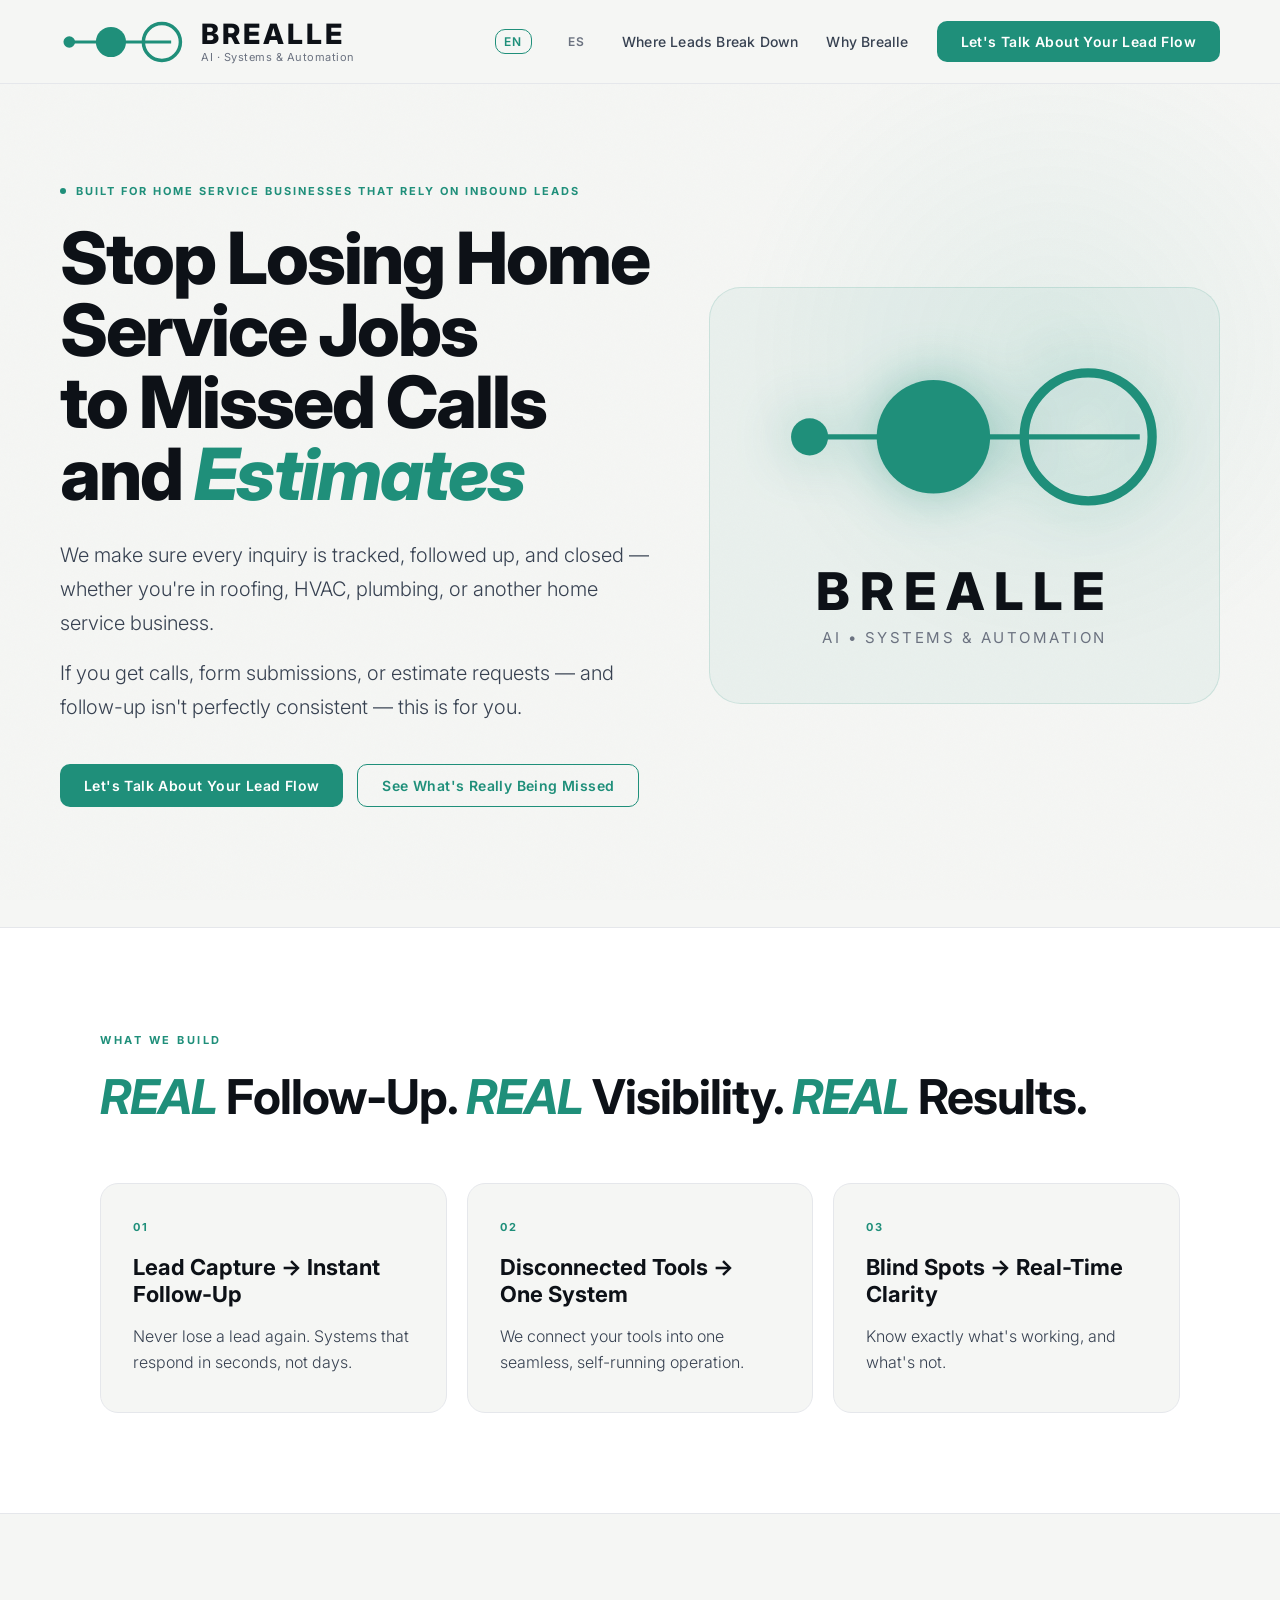
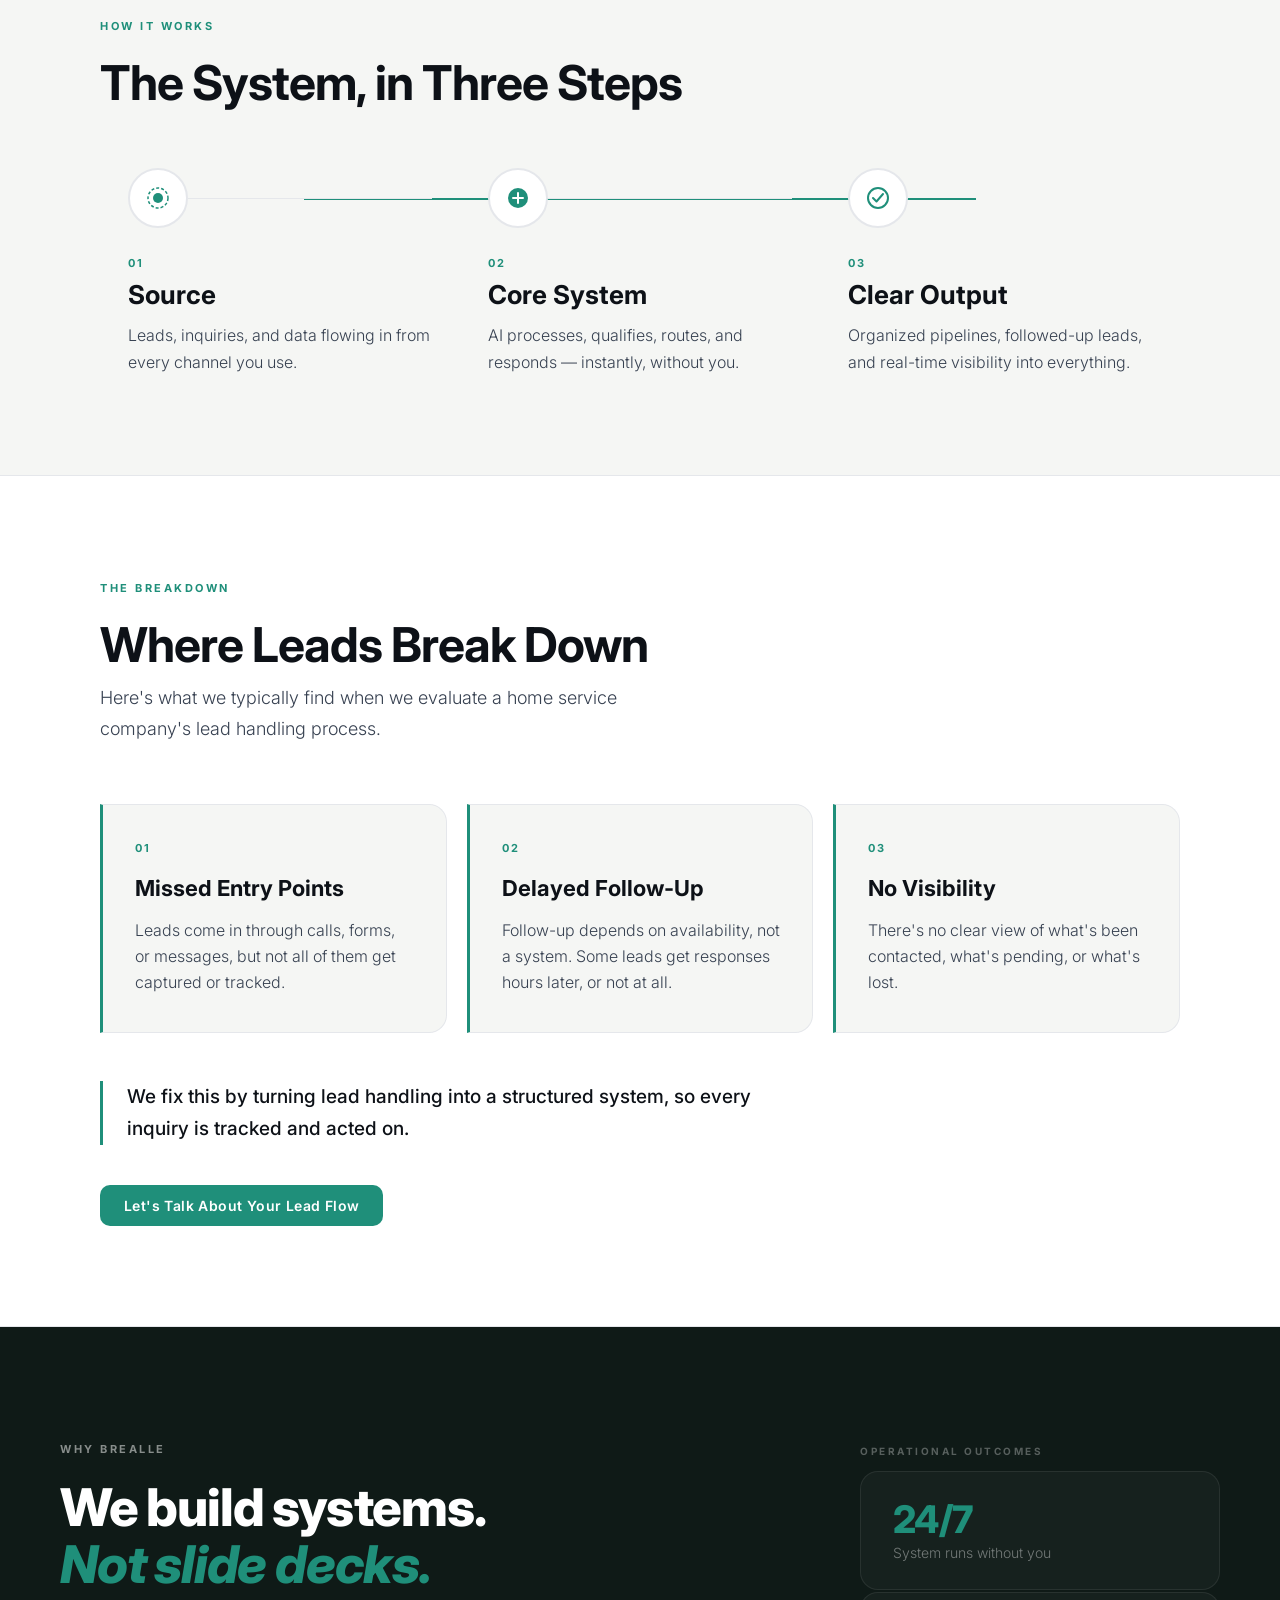
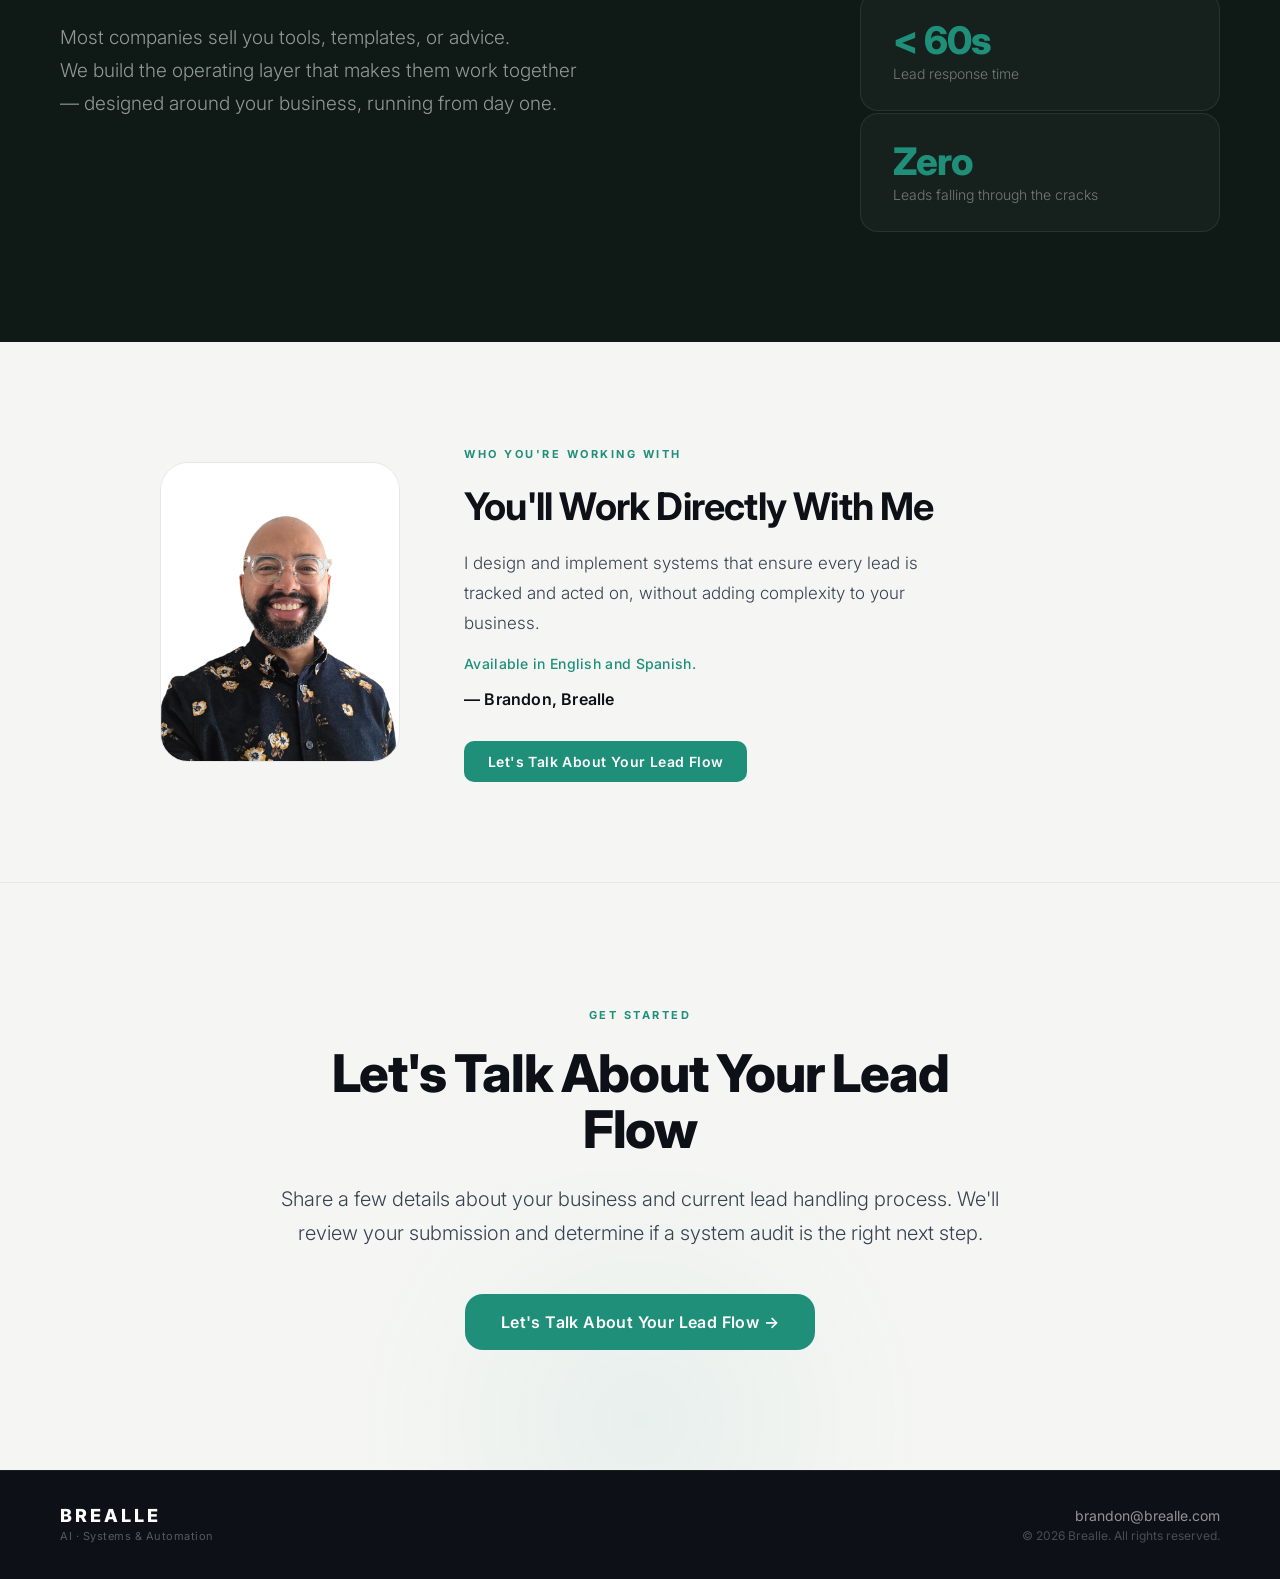
==== index.html @ 139fcf73 "Update text for home service business context" ====
<!DOCTYPE html>
<html lang="en">
<head>
  <meta charset="UTF-8" />
  <meta name="viewport" content="width=device-width, initial-scale=1.0" />
  <title>BREALLE — AI Systems & Automation</title>
  <link rel="icon" type="image/png" href="assets/icons/brealle_icon_v8.png" />
  <link rel="preconnect" href="https://fonts.googleapis.com" />
  <link rel="preconnect" href="https://fonts.gstatic.com" crossorigin />
  <link href="https://fonts.googleapis.com/css2?family=Inter:wght@300;400;500;600;700;800&display=swap" rel="stylesheet" />
  <link rel="stylesheet" href="styles.css" />
</head>
<body>

  <!-- NAV -->
  <header class="nav">
    <div class="nav-left">
      <svg class="nav-logo" viewBox="0 0 110 38" fill="none" xmlns="http://www.w3.org/2000/svg">
        <line x1="8" y1="19" x2="96" y2="19" stroke="#1f8f7a" stroke-width="2.5"/>
        <circle cx="8" cy="19" r="5" fill="#1f8f7a"/>
        <circle cx="44" cy="19" r="13" fill="#1f8f7a"/>
        <circle cx="88" cy="19" r="16" stroke="#1f8f7a" stroke-width="3" fill="none"/>
      </svg>
      <div class="brand-lockup">
        <div class="brand-name">BREALLE</div>
        <div class="tagline">AI · Systems &amp; Automation</div>
      </div>
    </div>
    <nav class="nav-right">
            <a href="index.html" class="lang-toggle active">EN</a>
      <a href="index-es.html" class="lang-toggle">ES</a>
      <a href="#system-works" class="nav-link">Where Leads Break Down</a>
      <a href="#why-brealle" class="nav-link">Why Brealle</a>
      <a href="https://forms.gle/RUKS8augFoYhvUHS7" class="btn primary">Let's Talk About Your Lead Flow</a>
    </nav>
  </header>

  <main>

    <!-- HERO -->
    <section class="hero">
      <div class="hero-inner">
        <div class="hero-left">
          <div class="hero-eyebrow">
            <span class="eyebrow-dot"></span>
            Built for home service businesses that rely on inbound leads
          </div>
          <h1>Stop Losing Home Service Jobs<br />to Missed Calls<br />and <em>Estimates</em></h1>
          <p class="hero-body">
            We make sure every inquiry is tracked, followed up, and closed — whether you're in roofing, HVAC, plumbing, or another home service business.
          </p>
          <p class="hero-body" style="margin-top: 16px;">
            If you get calls, form submissions, or estimate requests — and follow-up isn't perfectly consistent — this is for you.
          </p>
          <div class="cta-group">
            <a href="https://forms.gle/RUKS8augFoYhvUHS7" class="btn primary">Let's Talk About Your Lead Flow</a>
            <a href="#system-works" class="btn secondary">See What's Really Being Missed</a>
          </div>
        </div>
        <div class="hero-right">
          <div class="hero-brand">
            <svg class="hero-svg-mark" viewBox="0 0 400 180" fill="none" xmlns="http://www.w3.org/2000/svg">
              <line x1="50" y1="90" x2="370" y2="90" stroke="#1f8f7a" stroke-width="5"/>
              <circle cx="50" cy="90" r="18" fill="#1f8f7a"/>
              <circle cx="170" cy="90" r="55" fill="#1f8f7a"/>
              <circle cx="320" cy="90" r="62" stroke="#1f8f7a" stroke-width="9" fill="none"/>
            </svg>
            <div class="hero-brand-text">
              <div class="hero-brand-name">BREALLE</div>
              <div class="hero-tagline">AI • Systems &amp; Automation</div>
            </div>
          </div>
        </div>
      </div>
    </section>

    <!-- WHAT WE BUILD -->
    <section class="build" id="what-we-build">
      <div class="section-inner">
        <div class="section-header">
          <span class="section-label">What We Build</span>
          <h2><span class="real">REAL</span> Follow-Up. <span class="real">REAL</span> Visibility. <span class="real">REAL</span> Results.</h2>
        </div>
        <div class="grid">
          <div class="card">
            <div class="card-number">01</div>
            <h3>Lead Capture → Instant Follow-Up</h3>
            <p>Never lose a lead again. Systems that respond in seconds, not days.</p>
          </div>
          <div class="card">
            <div class="card-number">02</div>
            <h3>Disconnected Tools → One System</h3>
            <p>We connect your tools into one seamless, self-running operation.</p>
          </div>
          <div class="card">
            <div class="card-number">03</div>
            <h3>Blind Spots → Real-Time Clarity</h3>
            <p>Know exactly what's working, and what's not.</p>
          </div>
        </div>
      </div>
    </section>

    <!-- HOW IT WORKS -->
    <section class="how" id="how-it-works">
      <div class="section-inner">
        <div class="section-header">
          <span class="section-label">How It Works</span>
          <h2>The System, in Three Steps</h2>
        </div>
        <div class="flow">
          <div class="flow-step">
            <div class="flow-step-head">
              <div class="flow-icon source-icon">
                <svg width="28" height="28" viewBox="0 0 28 28" fill="none"><circle cx="14" cy="14" r="5" fill="currentColor"/><circle cx="14" cy="14" r="10" stroke="currentColor" stroke-width="1.5" stroke-dasharray="3 2"/></svg>
              </div>
              <div class="flow-connector"></div>
            </div>
            <div class="flow-step-num">01</div>
            <h3>Source</h3>
            <p>Leads, inquiries, and data flowing in from every channel you use.</p>
          </div>
          <div class="flow-step flow-step--mid">
            <div class="flow-step-head">
              <div class="flow-icon core-icon">
                <svg width="28" height="28" viewBox="0 0 28 28" fill="none"><circle cx="14" cy="14" r="10" fill="currentColor"/><path d="M9 14h10M14 9v10" stroke="white" stroke-width="2" stroke-linecap="round"/></svg>
              </div>
              <div class="flow-connector"></div>
            </div>
            <div class="flow-step-num">02</div>
            <h3>Core System</h3>
            <p>AI processes, qualifies, routes, and responds — instantly, without you.</p>
          </div>
          <div class="flow-step flow-step--last">
            <div class="flow-step-head">
              <div class="flow-icon output-icon">
                <svg width="28" height="28" viewBox="0 0 28 28" fill="none"><circle cx="14" cy="14" r="10" stroke="currentColor" stroke-width="2"/><path d="M9 14l3.5 3.5L19 10" stroke="currentColor" stroke-width="2" stroke-linecap="round" stroke-linejoin="round"/></svg>
              </div>
            </div>
            <div class="flow-step-num">03</div>
            <h3>Clear Output</h3>
            <p>Organized pipelines, followed-up leads, and real-time visibility into everything.</p>
          </div>
        </div>
      </div>
    </section>

    <!-- HOW THE SYSTEM WORKS -->
    <section class="system-works" id="system-works">
      <div class="section-inner">
        <div class="section-header">
          <span class="section-label">The Breakdown</span>
          <h2>Where Leads Break Down</h2>
          <p class="section-intro">Here's what we typically find when we evaluate a home service company's lead handling process.</p>
        </div>
        <div class="grid">
          <div class="card card--problem">
            <div class="card-number">01</div>
            <h3>Missed Entry Points</h3>
            <p>Leads come in through calls, forms, or messages, but not all of them get captured or tracked.</p>
          </div>
          <div class="card card--problem">
            <div class="card-number">02</div>
            <h3>Delayed Follow-Up</h3>
            <p>Follow-up depends on availability, not a system. Some leads get responses hours later, or not at all.</p>
          </div>
          <div class="card card--problem">
            <div class="card-number">03</div>
            <h3>No Visibility</h3>
            <p>There's no clear view of what's been contacted, what's pending, or what's lost.</p>
          </div>
        </div>
        <p class="system-works-closing">We fix this by turning lead handling into a structured system, so every inquiry is tracked and acted on.</p>
        <div class="cta-group" style="margin-top: 40px;">
          <a href="https://forms.gle/RUKS8augFoYhvUHS7" class="btn primary">Let's Talk About Your Lead Flow</a>
        </div>
      </div>
    </section>

    <!-- WHY BREALLE -->
    <section class="why" id="why-brealle">
      <div class="why-inner">
        <div class="why-text">
          <span class="section-label light">Why Brealle</span>
          <h2>We build systems.<br /><em>Not slide decks.</em></h2>
          <p>
            Most companies sell you tools, templates, or advice.<br />
            We build the operating layer that makes them work together —
            designed around your business, running from day one.
          </p>
        </div>
        <div class="why-stat-block">
          <div class="stat-block-label">Operational Outcomes</div>
          <div class="stat">
            <div class="stat-value">24/7</div>
            <div class="stat-label">System runs without you</div>
          </div>
          <div class="stat">
            <div class="stat-value">&lt; 60s</div>
            <div class="stat-label">Lead response time</div>
          </div>
          <div class="stat">
            <div class="stat-value">Zero</div>
            <div class="stat-label">Leads falling through the cracks</div>
          </div>
        </div>
      </div>
    </section>

    <!-- YOU'LL WORK DIRECTLY WITH ME -->
    <section class="founder" id="founder">
      <div class="section-inner">
        <div class="founder-inner">
          <div class="founder-photo-wrap">
            <img src="assets/images/brandon_profile.jpg" alt="Brandon, Brealle" class="founder-photo" />
          </div>
          <div class="founder-text">
            <span class="section-label">Who You're Working With</span>
            <h2>You'll Work Directly With Me</h2>
            <p>I design and implement systems that ensure every lead is tracked and acted on, without adding complexity to your business.</p>
            <p class="founder-lang">Available in English and Spanish.</p>
            <p class="founder-sig">— Brandon, Brealle</p>
            <a href="https://forms.gle/RUKS8augFoYhvUHS7" class="btn primary">Let's Talk About Your Lead Flow</a>
          </div>
        </div>
      </div>
    </section>

    <!-- AUDIT CTA -->
    <section class="audit" id="audit">
      <div class="audit-inner">
        <div class="audit-label">
          <span class="section-label">Get Started</span>
        </div>
        <h2>Let's Talk About Your Lead Flow</h2>
        <p>
          Share a few details about your business and current lead handling process.
          We'll review your submission and determine if a system audit is the right next step.
        </p>
        <a href="https://forms.gle/RUKS8augFoYhvUHS7" class="btn primary large">
          Let's Talk About Your Lead Flow →
        </a>
      </div>
    </section>

  </main>

  <footer class="footer">
    <div class="footer-inner">
      <div class="footer-left">
        <div class="footer-brand">BREALLE</div>
        <div class="footer-sub">AI · Systems &amp; Automation</div>
      </div>
      <div class="footer-right">
        <a href="mailto:brandon@brealle.com" class="footer-link">brandon@brealle.com</a>
        <span class="footer-copy">© 2026 Brealle. All rights reserved.</span>
      </div>
    </div>
  </footer>

</body>
</html>
---- styles.css ----
/* =============================================
   BREALLE — AI Systems & Automation
   Refined Editorial Design System
   ============================================= */

/* --- Tokens --- */
:root {
  --teal:         #1f8f7a;
  --teal-dark:    #176b5c;
  --teal-muted:   rgba(31, 143, 122, 0.12);
  --teal-subtle:  rgba(31, 143, 122, 0.06);
  --ink:          #0d1117;
  --ink-mid:      #374151;
  --ink-light:    #6b7280;
  --rule:         #e5e7eb;
  --surface:      #ffffff;
  --bg:           #f5f6f4;
  --bg-dark:      #0f1a17;
  --radius-sm:    10px;
  --radius-md:    18px;
  --radius-lg:    28px;
  --font-display: 'Inter', sans-serif;
  --font-body:    'Inter', sans-serif;
}

/* --- Reset --- */
*, *::before, *::after { box-sizing: border-box; margin: 0; padding: 0; }
html { scroll-behavior: smooth; font-size: 16px; }

body {
  font-family: var(--font-body);
  background: var(--bg);
  color: var(--ink);
  -webkit-font-smoothing: antialiased;
  overflow-x: hidden;
}

/* Grain overlay */
body::before {
  content: '';
  position: fixed;
  inset: 0;
  pointer-events: none;
  z-index: 0;
  opacity: 0.025;
  background-image: url("data:image/svg+xml,%3Csvg viewBox='0 0 256 256' xmlns='http://www.w3.org/2000/svg'%3E%3Cfilter id='noise'%3E%3CfeTurbulence type='fractalNoise' baseFrequency='0.9' numOctaves='4' stitchTiles='stitch'/%3E%3C/filter%3E%3Crect width='100%25' height='100%25' filter='url(%23noise)'/%3E%3C/svg%3E");
  background-repeat: repeat;
  background-size: 128px 128px;
}

/* =============================================
   NAV
   ============================================= */
.nav {
  position: sticky;
  top: 0;
  z-index: 100;
  padding: 0 60px;
  height: 84px;
  display: flex;
  justify-content: space-between;
  align-items: center;
  background: rgba(245, 246, 244, 0.88);
  backdrop-filter: blur(12px);
  -webkit-backdrop-filter: blur(12px);
  border-bottom: 1px solid var(--rule);
}

.nav-left {
  display: flex;
  align-items: center;
  gap: 14px;
}

.nav-logo {
  height: 44px;
  width: auto;
  flex-shrink: 0;
}

.brand-lockup {
  display: flex;
  flex-direction: column;
  gap: 2px;
}

.brand-name {
  font-family: var(--font-display);
  font-size: 28px;
  font-weight: 800;
  letter-spacing: 3px;
  line-height: 1;
  color: var(--ink);
}

.tagline {
  font-size: 11px;
  font-weight: 400;
  color: var(--ink-light);
  letter-spacing: 0.5px;
}

.nav-right {
  display: flex;
  align-items: center;
  gap: 28px;
}

.nav-link {
  font-family: var(--font-body);
  font-size: 14px;
  font-weight: 500;
  color: var(--ink-mid);
  text-decoration: none;
  letter-spacing: 0.2px;
  transition: color 0.2s;
}

.nav-link:hover { color: var(--teal); }

.lang-toggle {
  font-family: var(--font-display);
  font-size: 12px;
  font-weight: 600;
  letter-spacing: 1.5px;
  color: var(--ink-light);
  text-decoration: none;
  padding: 4px 8px;
  border-radius: var(--radius-sm);
  transition: all 0.2s;
}

.lang-toggle:hover {
  color: var(--teal);
}

.lang-toggle.active {
  color: var(--teal);
  border: 1px solid var(--teal);
}

/* =============================================
   BUTTONS
   ============================================= */
.btn {
  display: inline-flex;
  align-items: center;
  justify-content: center;
  padding: 12px 24px;
  font-family: var(--font-display);
  font-size: 14px;
  font-weight: 600;
  letter-spacing: 0.4px;
  border-radius: var(--radius-sm);
  text-decoration: none;
  border: none;
  cursor: pointer;
  transition: all 0.2s ease;
  white-space: nowrap;
}

.btn.primary {
  background: var(--teal);
  color: #fff;
}

.btn.primary:hover {
  background: var(--teal-dark);
  transform: translateY(-1px);
  box-shadow: 0 6px 20px rgba(31, 143, 122, 0.28);
}

.btn.secondary {
  background: transparent;
  border: 1.5px solid var(--teal);
  color: var(--teal);
}

.btn.secondary:hover {
  background: var(--teal-subtle);
}

.btn.large {
  padding: 18px 36px;
  font-size: 16px;
  border-radius: var(--radius-md);
}

/* =============================================
   SHARED SECTION TOKENS
   ============================================= */
.section-label {
  display: inline-block;
  font-family: var(--font-display);
  font-size: 11px;
  font-weight: 700;
  letter-spacing: 2.5px;
  text-transform: uppercase;
  color: var(--teal);
  margin-bottom: 16px;
}

.section-label.light {
  color: rgba(255,255,255,0.5);
}

.real {
  color: var(--teal);
  font-style: italic;
}

.section-header {
  margin-bottom: 60px;
}

.section-header h2 {
  font-family: var(--font-display);
  font-size: 48px;
  font-weight: 700;
  line-height: 1.08;
  letter-spacing: -1px;
  color: var(--ink);
  margin-top: 8px;
}

.section-inner {
  max-width: 1200px;
  margin: 0 auto;
  padding: 0 60px;
}

h2 em, h1 em {
  font-style: italic;
  font-weight: inherit;
  color: var(--teal);
}

/* =============================================
   HERO
   ============================================= */
.hero {
  padding: 100px 60px 120px;
  position: relative;
  overflow: hidden;
}

/* Subtle radial glow */
.hero::after {
  content: '';
  position: absolute;
  top: -80px;
  right: -120px;
  width: 700px;
  height: 700px;
  border-radius: 50%;
  background: radial-gradient(circle, rgba(31, 143, 122, 0.07) 0%, transparent 65%);
  pointer-events: none;
}

.hero-inner {
  max-width: 1300px;
  margin: 0 auto;
  display: flex;
  align-items: center;
  justify-content: space-between;
  gap: 60px;
}

.hero-left {
  flex: 1 1 600px;
  max-width: 700px;
}

.hero-eyebrow {
  display: flex;
  align-items: center;
  gap: 10px;
  font-family: var(--font-display);
  font-size: 11px;
  font-weight: 700;
  letter-spacing: 2px;
  text-transform: uppercase;
  color: var(--teal);
  margin-bottom: 24px;
}

.eyebrow-dot {
  width: 6px;
  height: 6px;
  border-radius: 50%;
  background: var(--teal);
  flex-shrink: 0;
}

.hero-left h1 {
  font-family: var(--font-display);
  font-size: 72px;
  font-weight: 800;
  line-height: 1.0;
  letter-spacing: -2px;
  color: var(--ink);
  margin-bottom: 28px;
}

.hero-body {
  font-size: 20px;
  line-height: 1.7;
  color: var(--ink-mid);
  max-width: 620px;
  font-weight: 300;
}

.cta-group {
  margin-top: 40px;
  display: flex;
  gap: 14px;
  flex-wrap: wrap;
}

.hero-right {
  flex: 0 1 520px;
  min-width: 0;
  display: flex;
  justify-content: center;
  align-items: center;
  position: relative;
  z-index: 1;
  width: 100%;
}

.hero-mark-wrap {
  position: relative;
}

.hero-mark-wrap::before {
  content: '';
  position: absolute;
  inset: -40px;
  border-radius: 50%;
  background: radial-gradient(circle, var(--teal-muted) 0%, transparent 70%);
}

.hero-logo {
  width: 100%;
  max-width: 380px;
  height: auto;
  display: block;
  position: relative;
}

/* =============================================
   WHAT WE BUILD
   ============================================= */
.build {
  padding: 100px 0;
  background: var(--surface);
  border-top: 1px solid var(--rule);
  border-bottom: 1px solid var(--rule);
}

.grid {
  display: grid;
  grid-template-columns: repeat(3, 1fr);
  gap: 20px;
}

.card {
  background: var(--bg);
  border: 1px solid var(--rule);
  border-radius: var(--radius-md);
  padding: 36px 32px;
  position: relative;
  transition: all 0.25s ease;
  overflow: hidden;
}

.card::after {
  content: '';
  position: absolute;
  bottom: 0;
  left: 0;
  right: 0;
  height: 3px;
  background: var(--teal);
  transform: scaleX(0);
  transform-origin: left;
  transition: transform 0.3s ease;
}

.card:hover {
  transform: translateY(-4px);
  box-shadow: 0 16px 40px rgba(0,0,0,0.07);
  border-color: transparent;
}

.card:hover::after {
  transform: scaleX(1);
}

.card-number {
  font-family: var(--font-display);
  font-size: 11px;
  font-weight: 700;
  letter-spacing: 2px;
  color: var(--teal);
  margin-bottom: 20px;
}

.card h3 {
  font-family: var(--font-display);
  font-size: 22px;
  font-weight: 700;
  line-height: 1.25;
  margin-bottom: 14px;
  color: var(--ink);
}

.card p {
  font-size: 16px;
  line-height: 1.65;
  color: var(--ink-mid);
  font-weight: 300;
}

/* =============================================
   HOW IT WORKS
   ============================================= */
.how {
  padding: 100px 0;
}

.flow {
  display: grid;
  grid-template-columns: repeat(3, 1fr);
  gap: 0;
  position: relative;
}

.flow::before {
  content: '';
  position: absolute;
  top: 30px;
  left: calc(33.333% / 2 + 24px);
  right: calc(33.333% / 2 + 24px);
  height: 1.5px;
  background: linear-gradient(to right, var(--teal), var(--teal));
  z-index: 0;
}

.flow-step {
  padding: 0 28px;
  position: relative;
}

.flow-step-head {
  display: flex;
  align-items: center;
  margin-bottom: 28px;
  position: relative;
}

.flow-icon {
  width: 60px;
  height: 60px;
  border-radius: 50%;
  border: 2px solid var(--rule);
  display: flex;
  align-items: center;
  justify-content: center;
  background: var(--surface);
  flex-shrink: 0;
  position: relative;
  z-index: 1;
  transition: all 0.25s;
}

.flow-step:hover .flow-icon {
  border-color: var(--teal);
  box-shadow: 0 0 0 6px var(--teal-muted);
}

.source-icon { color: var(--teal); }
.core-icon   { color: var(--teal); }
.output-icon { color: var(--teal); }

.flow-connector {
  flex: 1;
  height: 1.5px;
  background: var(--rule);
  position: relative;
  z-index: 0;
}

.flow-step--last .flow-step-head {
  /* no connector after last step */
}

.flow-step-num {
  font-family: var(--font-display);
  font-size: 11px;
  font-weight: 700;
  letter-spacing: 2px;
  color: var(--teal);
  margin-bottom: 10px;
}

.flow-step h3 {
  font-family: var(--font-display);
  font-size: 26px;
  font-weight: 700;
  margin-bottom: 12px;
  color: var(--ink);
  line-height: 1.15;
}

.flow-step p {
  font-size: 16px;
  line-height: 1.65;
  color: var(--ink-mid);
  font-weight: 300;
}

/* =============================================
   WHY BREALLE
   ============================================= */
.why {
  background: var(--bg-dark);
  padding: 110px 60px;
}

.why-inner {
  max-width: 1200px;
  margin: 0 auto;
  display: flex;
  gap: 80px;
  align-items: flex-start;
}

.why-text {
  flex: 1 1 540px;
}

.why-text h2 {
  font-family: var(--font-display);
  font-size: 52px;
  font-weight: 800;
  line-height: 1.08;
  letter-spacing: -1.2px;
  color: #ffffff;
  margin-bottom: 28px;
  margin-top: 8px;
}

.why-text h2 em {
  color: var(--teal);
}

.why-text p {
  font-size: 19px;
  line-height: 1.75;
  color: rgba(255,255,255,0.55);
  font-weight: 300;
  margin-bottom: 36px;
  max-width: 520px;
}

.why-stat-block {
  flex: 0 1 360px;
  display: flex;
  flex-direction: column;
  gap: 2px;
  padding-top: 8px;
}

.stat {
  padding: 28px 32px;
  border: 1px solid rgba(255,255,255,0.08);
  border-radius: var(--radius-md);
  background: rgba(255,255,255,0.03);
  transition: all 0.25s;
}

.stat:hover {
  background: rgba(31, 143, 122, 0.08);
  border-color: rgba(31, 143, 122, 0.3);
}

.stat-value {
  font-family: var(--font-display);
  font-size: 38px;
  font-weight: 800;
  color: var(--teal);
  letter-spacing: -1px;
  line-height: 1;
  margin-bottom: 6px;
}

.stat-label {
  font-size: 14px;
  color: rgba(255,255,255,0.4);
  font-weight: 300;
}

/* =============================================
   AUDIT CTA
   ============================================= */
.audit {
  padding: 120px 60px;
  text-align: center;
  border-top: 1px solid var(--rule);
  position: relative;
  overflow: hidden;
}

.audit::before {
  content: '';
  position: absolute;
  bottom: -200px;
  left: 50%;
  transform: translateX(-50%);
  width: 800px;
  height: 500px;
  border-radius: 50%;
  background: radial-gradient(circle, rgba(31, 143, 122, 0.06) 0%, transparent 60%);
  pointer-events: none;
}

.audit-inner {
  max-width: 720px;
  margin: 0 auto;
  position: relative;
}

.audit-label {
  margin-bottom: 0;
}

.audit h2 {
  font-family: var(--font-display);
  font-size: 52px;
  font-weight: 800;
  letter-spacing: -1.2px;
  line-height: 1.08;
  color: var(--ink);
  margin: 8px 0 24px;
}

.audit p {
  font-size: 20px;
  line-height: 1.7;
  color: var(--ink-mid);
  font-weight: 300;
  margin-bottom: 44px;
}

/* =============================================
   HERO BRAND LOCKUP (text-based, no logo_full)
   ============================================= */
.hero-brand {
  display: flex;
  flex-direction: column;
  align-items: center;
  gap: 36px;
  width: 100%;
  padding: 56px 48px;
  background: rgba(31, 143, 122, 0.05);
  border: 1.5px solid rgba(31, 143, 122, 0.15);
  border-radius: 32px;
}

.hero-svg-mark {
  width: 100%;
  height: auto;
  display: block;
  filter: drop-shadow(0 0 28px rgba(31, 143, 122, 0.45));
}

.hero-symbol {
  /* kept for fallback only */
  width: 100%;
  max-width: 300px;
  height: auto;
  display: block;
}

.hero-brand-text {
  display: flex;
  flex-direction: column;
  align-items: center;
  gap: 10px;
  text-align: center;
}

.hero-brand-name {
  font-family: var(--font-display);
  font-size: 52px;
  font-weight: 800;
  letter-spacing: 10px;
  color: var(--ink);
  line-height: 1;
}

.hero-tagline {
  font-size: 15px;
  color: var(--ink-light);
  letter-spacing: 2.5px;
  text-transform: uppercase;
}

/* Stat block label */
.stat-block-label {
  font-family: var(--font-display);
  font-size: 10px;
  font-weight: 700;
  letter-spacing: 2.5px;
  text-transform: uppercase;
  color: rgba(255,255,255,0.3);
  margin-bottom: 12px;
}

/* =============================================
   FOOTER
   ============================================= */
.footer {
  background: var(--ink);
  padding: 36px 60px;
  border-top: 1px solid rgba(255,255,255,0.06);
}

.footer-inner {
  max-width: 1200px;
  margin: 0 auto;
  display: flex;
  justify-content: space-between;
  align-items: center;
  gap: 24px;
}

.footer-brand {
  font-family: var(--font-display);
  font-size: 18px;
  font-weight: 800;
  letter-spacing: 3px;
  color: #fff;
  line-height: 1;
  margin-bottom: 4px;
}

.footer-sub {
  font-size: 11px;
  color: rgba(255,255,255,0.3);
  letter-spacing: 0.5px;
}

.footer-right {
  display: flex;
  flex-direction: column;
  align-items: flex-end;
  gap: 4px;
}

.footer-link {
  font-size: 14px;
  color: rgba(255,255,255,0.55);
  text-decoration: none;
  transition: color 0.2s;
}

.footer-link:hover {
  color: var(--teal);
}

.footer-copy {
  font-size: 12px;
  color: rgba(255,255,255,0.25);
}

/* =============================================
   HOW THE SYSTEM WORKS
   ============================================= */
.system-works {
  padding: 100px 0;
  background: var(--surface);
  border-top: 1px solid var(--rule);
  border-bottom: 1px solid var(--rule);
}

.section-intro {
  font-size: 18px;
  line-height: 1.7;
  color: var(--ink-mid);
  font-weight: 300;
  margin-top: 12px;
  max-width: 600px;
}

.card--problem {
  border-left: 3px solid var(--teal);
  border-radius: 0 var(--radius-md) var(--radius-md) 0;
}

.system-works-closing {
  margin-top: 48px;
  font-size: 19px;
  line-height: 1.7;
  color: var(--ink);
  font-weight: 500;
  max-width: 680px;
  padding-left: 24px;
  border-left: 3px solid var(--teal);
}

/* =============================================
   FOUNDER / YOU'LL WORK WITH ME
   ============================================= */
.founder {
  padding: 100px 0;
  background: var(--bg);
}

.founder-inner {
  display: flex;
  align-items: center;
  gap: 64px;
  max-width: 1200px;
  margin: 0 auto;
  padding: 0 60px;
}

.founder-photo-wrap {
  flex: 0 0 240px;
}

.founder-photo {
  width: 240px;
  height: 300px;
  object-fit: cover;
  object-position: top center;
  border-radius: var(--radius-lg);
  display: block;
  border: 1px solid var(--rule);
}

.founder-text {
  flex: 1;
  min-width: 0;
  max-width: 560px;
}

.founder-text h2 {
  font-family: var(--font-display);
  font-size: 38px;
  font-weight: 700;
  line-height: 1.15;
  letter-spacing: -0.8px;
  color: var(--ink);
  margin: 8px 0 20px;
}

.founder-text p {
  font-size: 17px;
  line-height: 1.75;
  color: var(--ink-mid);
  font-weight: 300;
  margin-bottom: 14px;
  max-width: 500px;
}

.founder-lang {
  font-size: 14px !important;
  color: var(--teal) !important;
  font-weight: 500 !important;
  letter-spacing: 0.3px;
  margin-bottom: 8px !important;
}

.founder-sig {
  font-family: var(--font-display);
  font-size: 16px !important;
  font-weight: 600 !important;
  color: var(--ink) !important;
  margin-bottom: 28px !important;
  letter-spacing: 0.2px;
}

/* =============================================
   RESPONSIVE — 3 BREAKPOINTS
   1100px: tablet landscape / small desktop
   768px:  iPad / tablet portrait
   480px:  mobile
   ============================================= */

@media (max-width: 1100px) {
  .hero-inner {
    flex-direction: column;
    align-items: flex-start;
  }

  .hero-right {
    width: 100%;
    max-width: 520px;
  }

  .why-inner {
    flex-direction: column;
    gap: 52px;
  }

  .why-stat-block {
    flex-direction: row;
    gap: 12px;
    flex-wrap: wrap;
  }

  .stat {
    flex: 1 1 160px;
  }
}

@media (max-width: 768px) {
  .nav {
    padding: 16px 24px;
    height: auto;
    flex-direction: row;
    align-items: center;
    flex-wrap: wrap;
    gap: 12px;
  }

  .nav-left {
    flex: 1;
  }

  .nav-right {
    width: 100%;
    gap: 10px;
  }

  .nav-link { display: none; }

  .btn {
    width: 100%;
    text-align: center;
    justify-content: center;
  }

  .hero {
    padding: 48px 24px 64px;
  }

  .hero-inner {
    gap: 40px;
  }

  .hero-left h1 {
    font-size: 52px;
    letter-spacing: -1.4px;
  }

  .hero-eyebrow {
    font-size: 10px;
  }

  .hero-body {
    font-size: 17px;
  }

  .hero-right {
    max-width: 100%;
  }

  .hero-brand {
    padding: 36px 32px;
    gap: 28px;
  }

  .hero-brand-name {
    font-size: 42px;
    letter-spacing: 6px;
  }

  .hero-tagline {
    font-size: 14px;
  }

  .cta-group {
    flex-direction: column;
  }

  .section-inner {
    padding: 0 24px;
  }

  .section-header {
    margin-bottom: 40px;
  }

  .section-header h2 {
    font-size: 34px;
  }

  .build,
  .how {
    padding: 72px 0;
  }

  .grid {
    grid-template-columns: 1fr;
  }

  .card {
    padding: 24px;
  }

  .flow {
    grid-template-columns: 1fr;
    gap: 36px;
  }

  .flow::before { display: none; }

  .flow-step {
    padding: 0;
    display: grid;
    grid-template-columns: 56px 1fr;
    grid-template-rows: auto auto auto;
    column-gap: 20px;
    align-items: start;
  }

  .flow-step-head {
    grid-column: 1;
    grid-row: 1 / 4;
    flex-direction: column;
    margin-bottom: 0;
    align-items: center;
    justify-content: flex-start;
    gap: 0;
  }

  .flow-connector {
    width: 1.5px;
    height: 40px;
    flex: none;
    background: var(--rule);
  }

  .flow-step--last .flow-connector { display: none; }

  .flow-step-num { grid-column: 2; grid-row: 1; }
  .flow-step h3  { grid-column: 2; grid-row: 2; font-size: 20px; }
  .flow-step p   { grid-column: 2; grid-row: 3; }

  .why {
    padding: 72px 24px;
  }

  .why-text h2 {
    font-size: 36px;
  }

  .why-text p {
    font-size: 16px;
  }

  .why-stat-block {
    flex-direction: column;
    gap: 2px;
  }

  .stat-value {
    font-size: 30px;
  }

  .system-works {
    padding: 72px 0;
  }

  .system-works-closing {
    font-size: 17px;
    margin-top: 36px;
  }

  .founder {
    padding: 72px 0;
  }

  .founder-inner {
    flex-direction: column;
    gap: 40px;
    align-items: flex-start;
    padding: 0 24px;
  }

  .founder-photo-wrap {
    flex: none;
    width: 100%;
  }

  .founder-photo {
    width: 160px;
    height: 200px;
    border-radius: var(--radius-md);
  }

  .founder-text h2 {
    font-size: 32px;
  }

  .founder-text p {
    font-size: 16px;
  }

  .audit {
    padding: 72px 24px;
  }

  .audit h2 {
    font-size: 34px;
  }

  .audit p {
    font-size: 17px;
  }

  .footer {
    padding: 28px 24px;
  }

  .footer-inner {
    flex-direction: column;
    align-items: flex-start;
    gap: 16px;
  }

  .footer-right {
    align-items: flex-start;
  }
}

@media (max-width: 480px) {
  .nav-logo {
    height: 36px;
  }

  .brand-name {
    font-size: 20px;
  }

  .hero {
    padding: 36px 20px 52px;
  }

  .hero-left h1 {
    font-size: 40px;
    letter-spacing: -1px;
  }

  .hero-brand {
    padding: 28px 24px;
    gap: 20px;
  }

  .hero-brand-name {
    font-size: 32px;
    letter-spacing: 4px;
  }

  .section-inner {
    padding: 0 20px;
  }

  .build,
  .how {
    padding: 56px 0;
  }

  .why {
    padding: 56px 20px;
  }

  .why-text h2 {
    font-size: 30px;
  }

  .system-works {
    padding: 56px 0;
  }

  .founder {
    padding: 56px 0;
  }

  .founder-photo {
    width: 140px;
    height: 140px;
  }

  .founder-text h2 {
    font-size: 26px;
  }

  .audit {
    padding: 56px 20px;
  }

  .audit h2 {
    font-size: 28px;
  }

  .section-header h2 {
    font-size: 28px;
  }

  .stat-value {
    font-size: 26px;
  }

  .footer {
    padding: 24px 20px;
  }
}
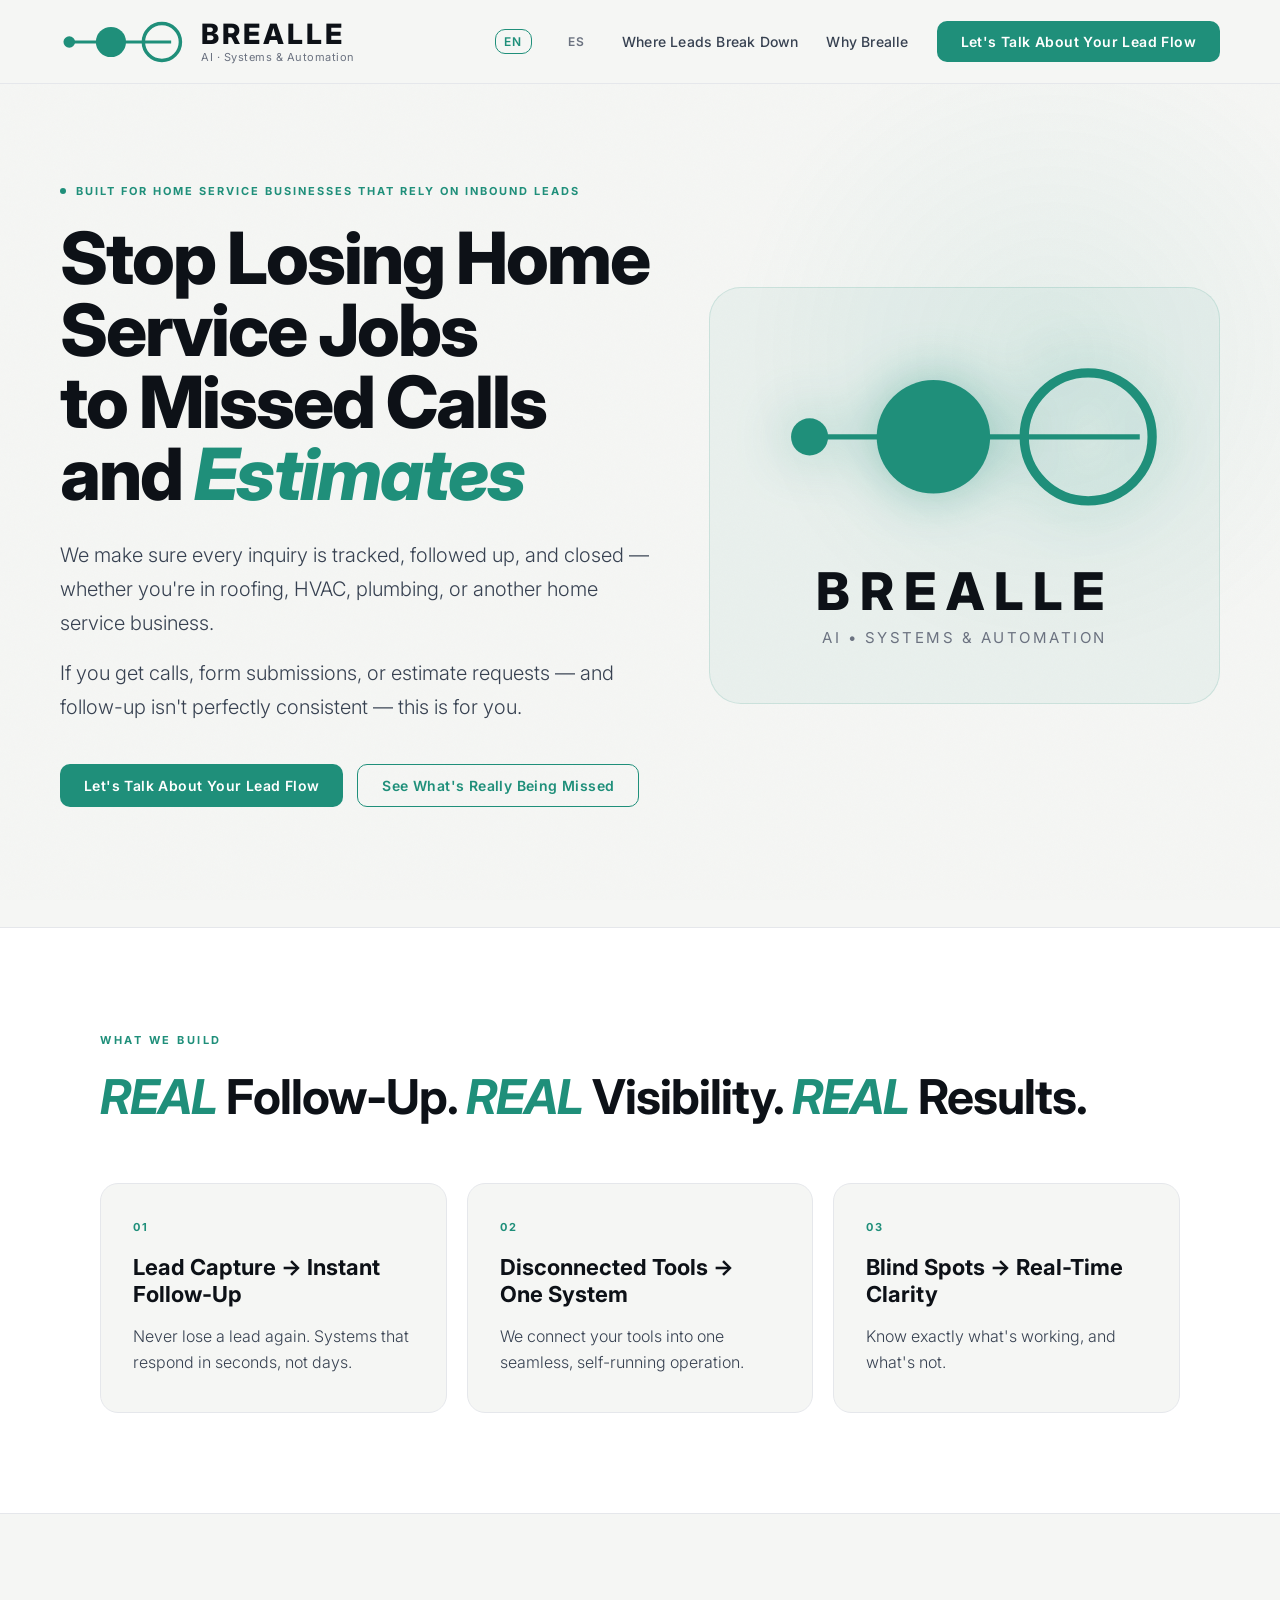
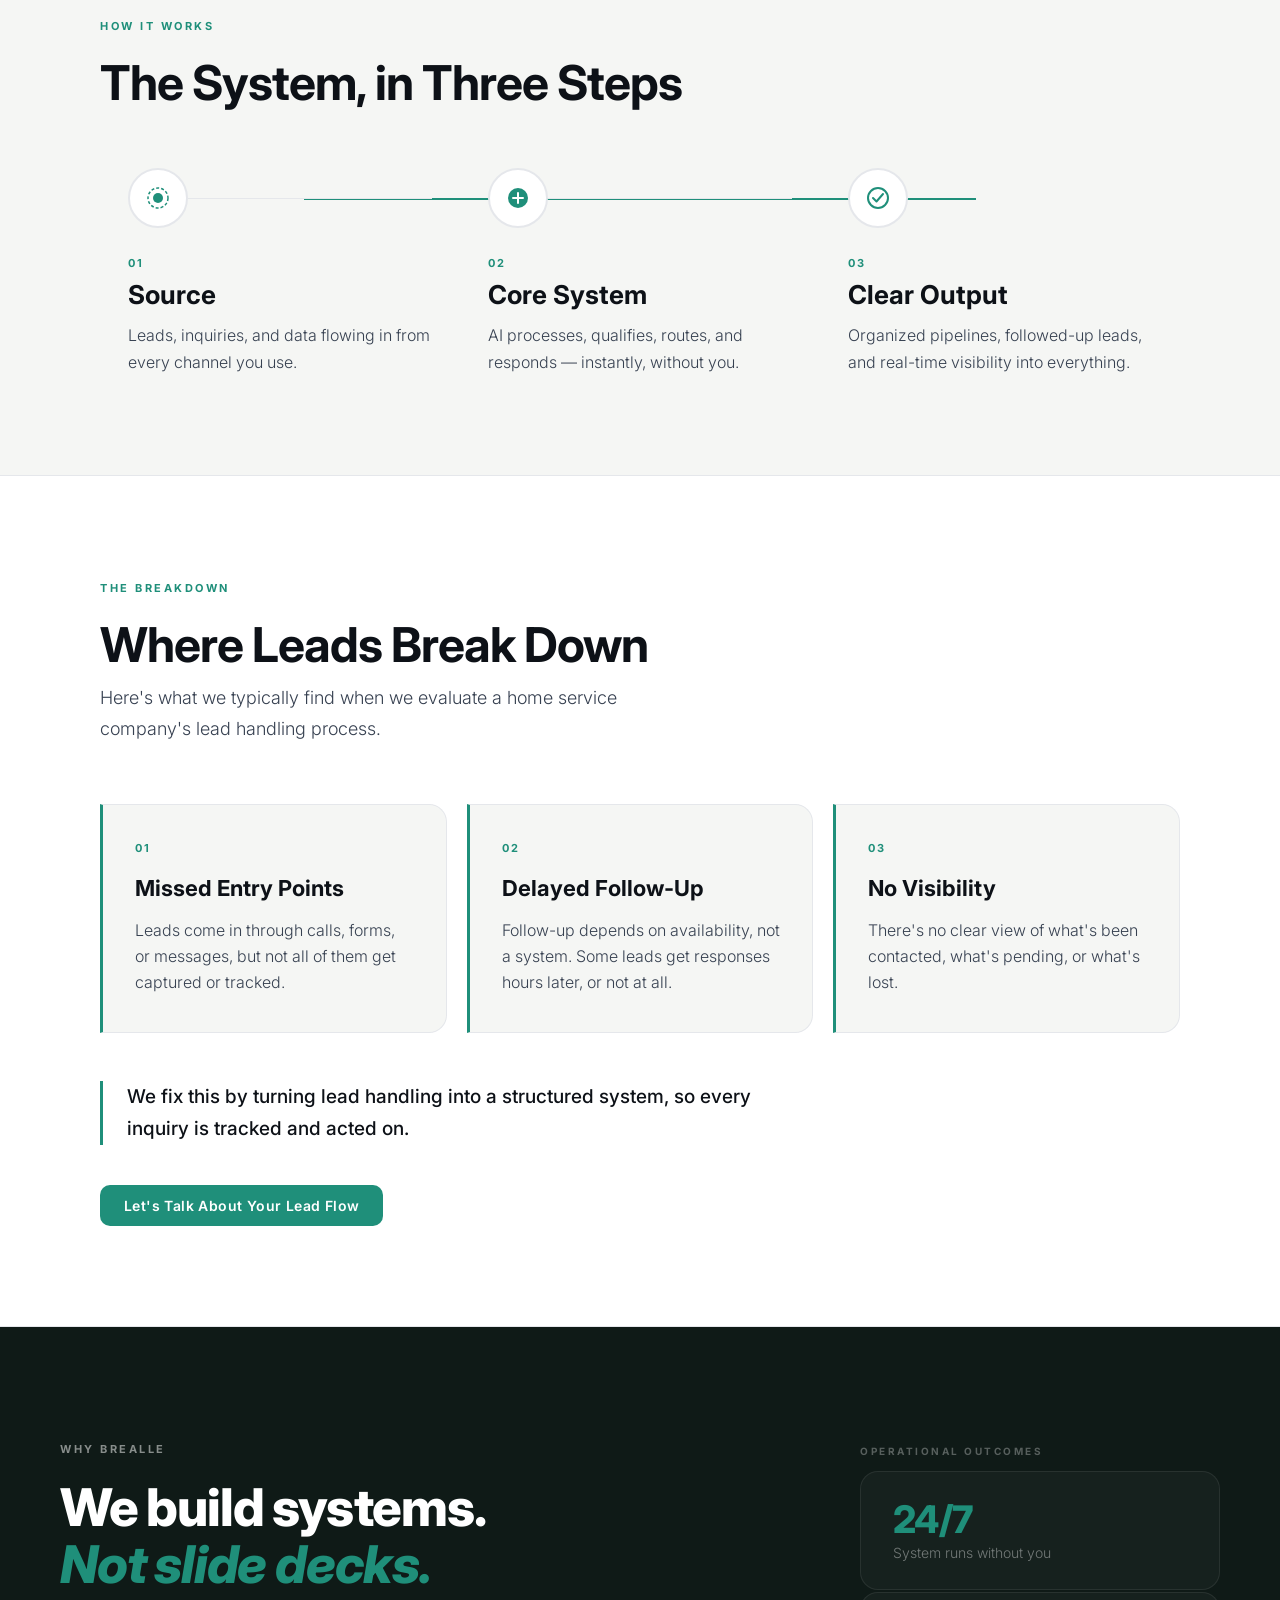
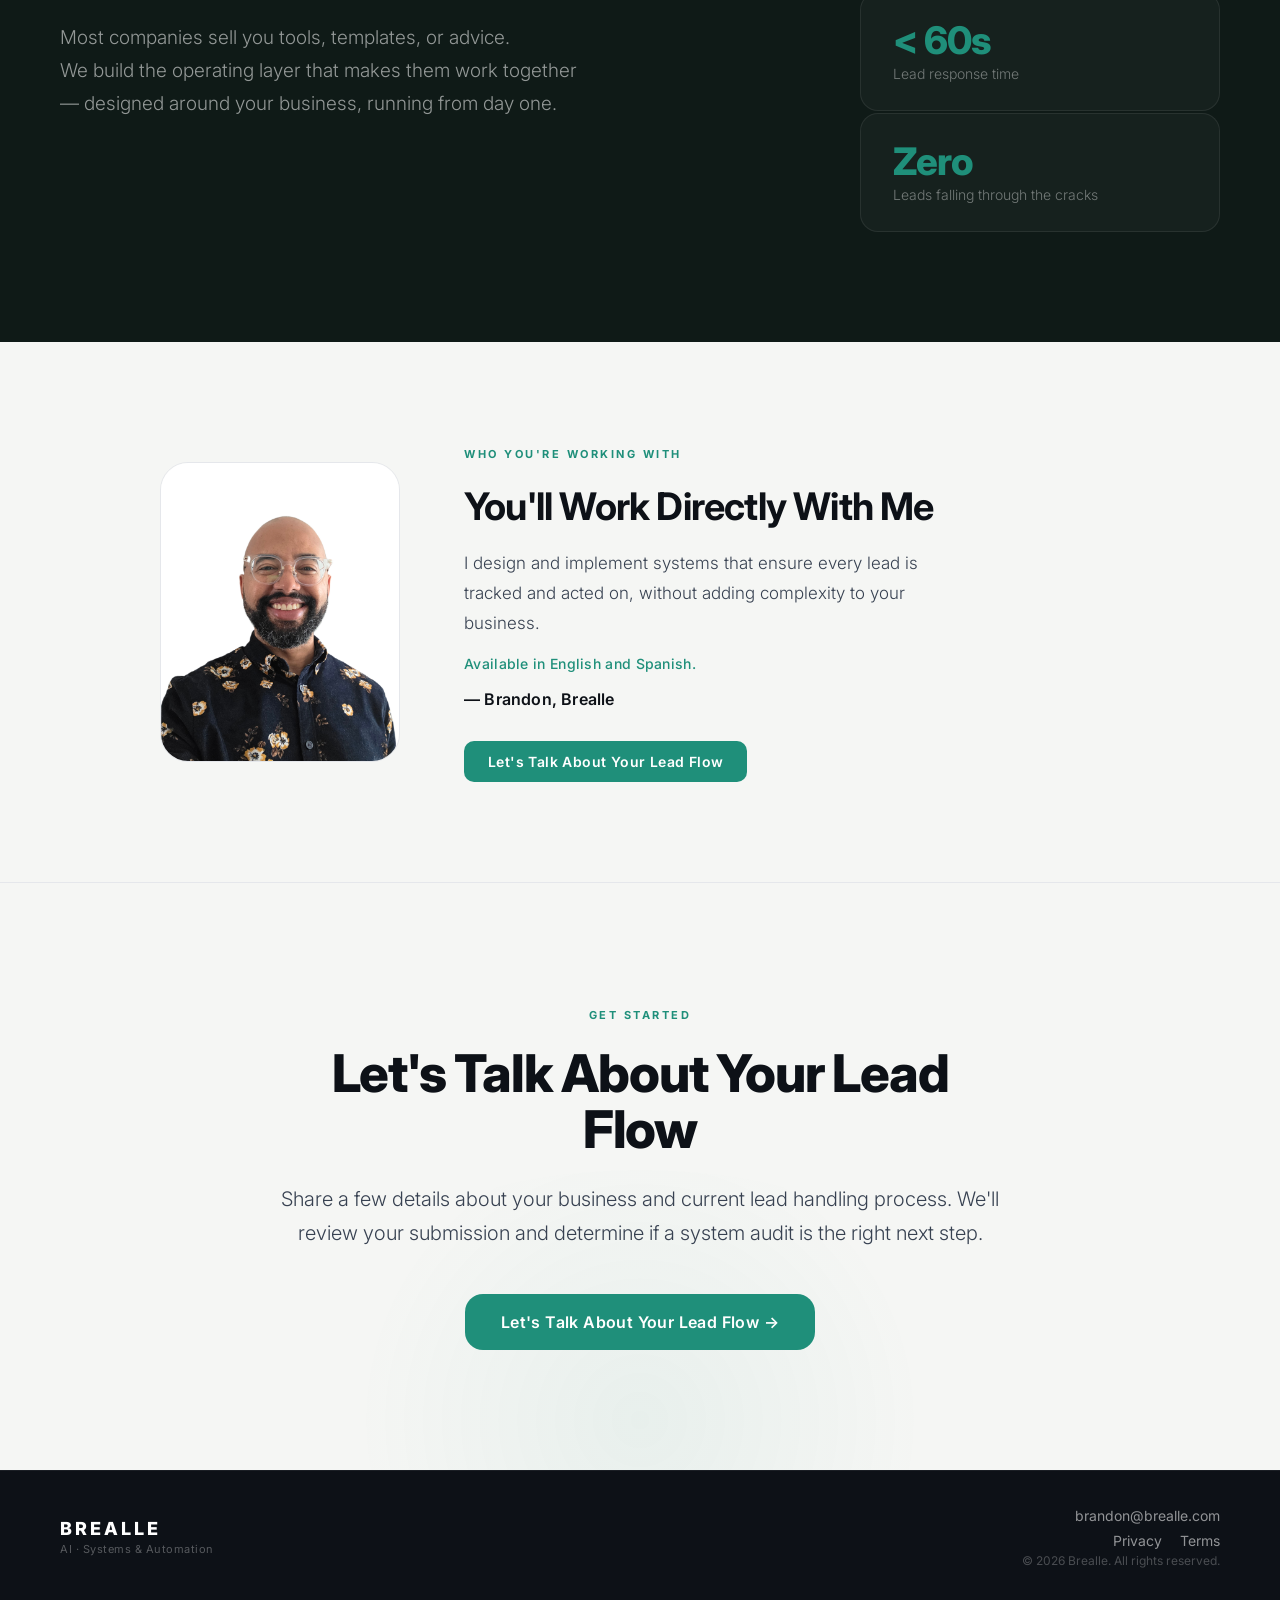
==== commit 55375964: "Add files via upload" ====
--- a/index.html
+++ b/index.html
@@ -253,10 +253,14 @@
       </div>
       <div class="footer-right">
         <a href="mailto:brandon@brealle.com" class="footer-link">brandon@brealle.com</a>
+        <div class="footer-links">
+          <a href="privacy.html" class="footer-link">Privacy</a>
+          <a href="terms.html" class="footer-link">Terms</a>
+        </div>
         <span class="footer-copy">© 2026 Brealle. All rights reserved.</span>
       </div>
     </div>
   </footer>
 
 </body>
-</html>
+</html>
--- a/styles.css
+++ b/styles.css
@@ -775,6 +775,15 @@
   color: rgba(255,255,255,0.25);
 }
 
+
+.footer-links {
+  display: flex;
+  gap: 18px;
+  flex-wrap: wrap;
+  margin-top: 4px;
+}
+
+
 /* =============================================
    HOW THE SYSTEM WORKS
    ============================================= */
@@ -1219,4 +1228,4 @@
   .footer {
     padding: 24px 20px;
   }
-}
+}
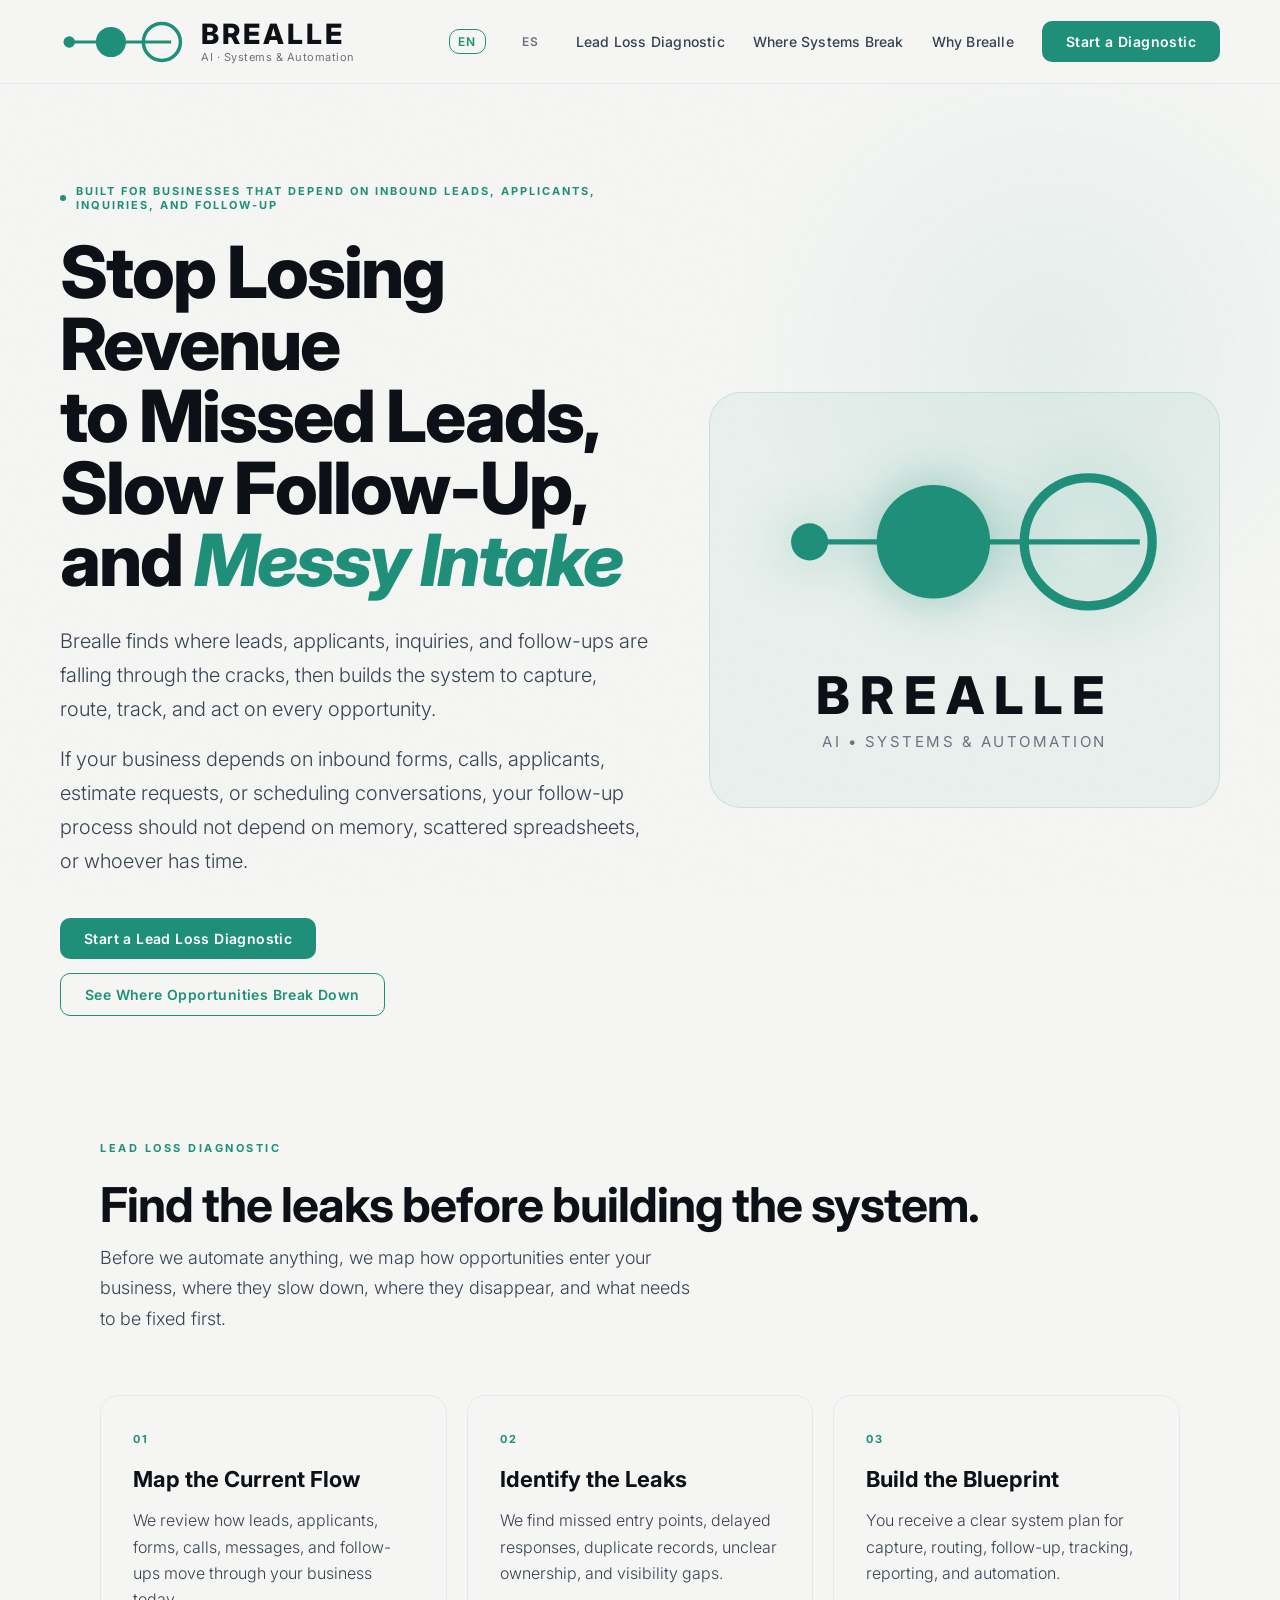
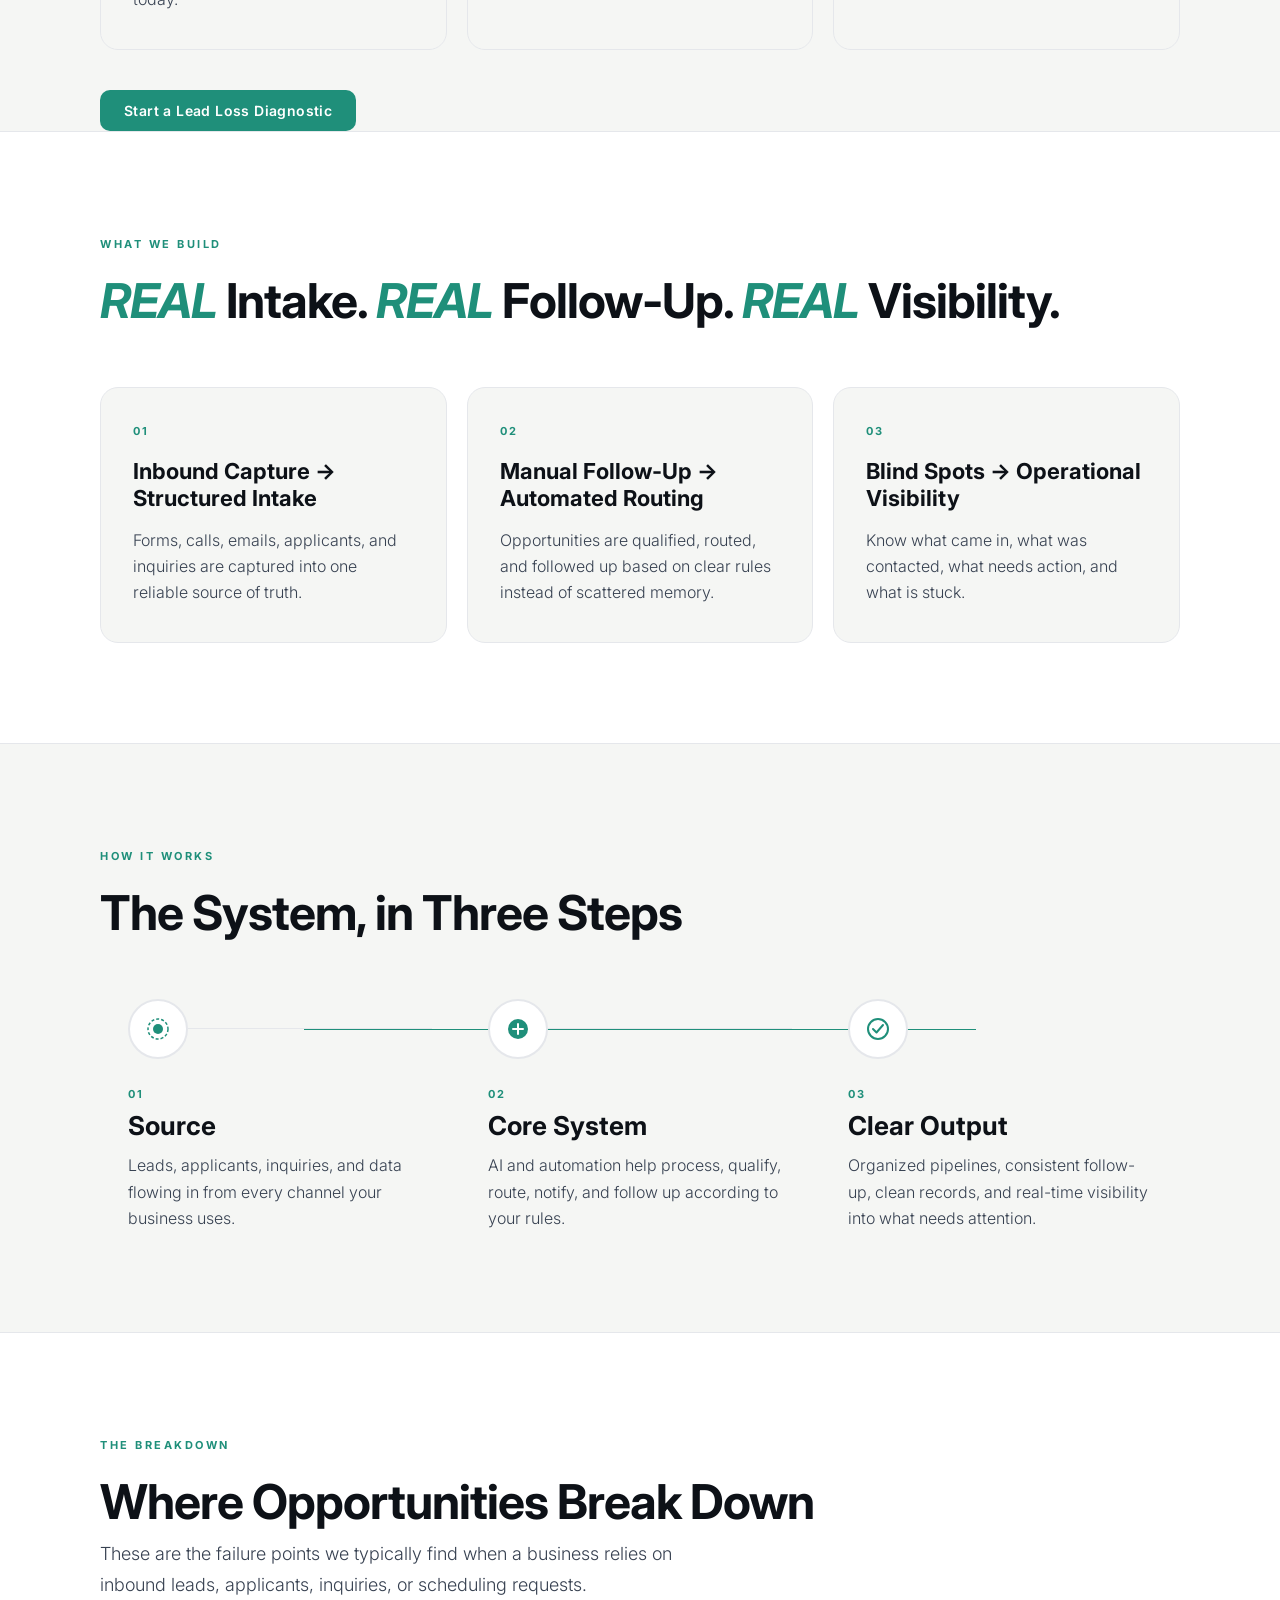
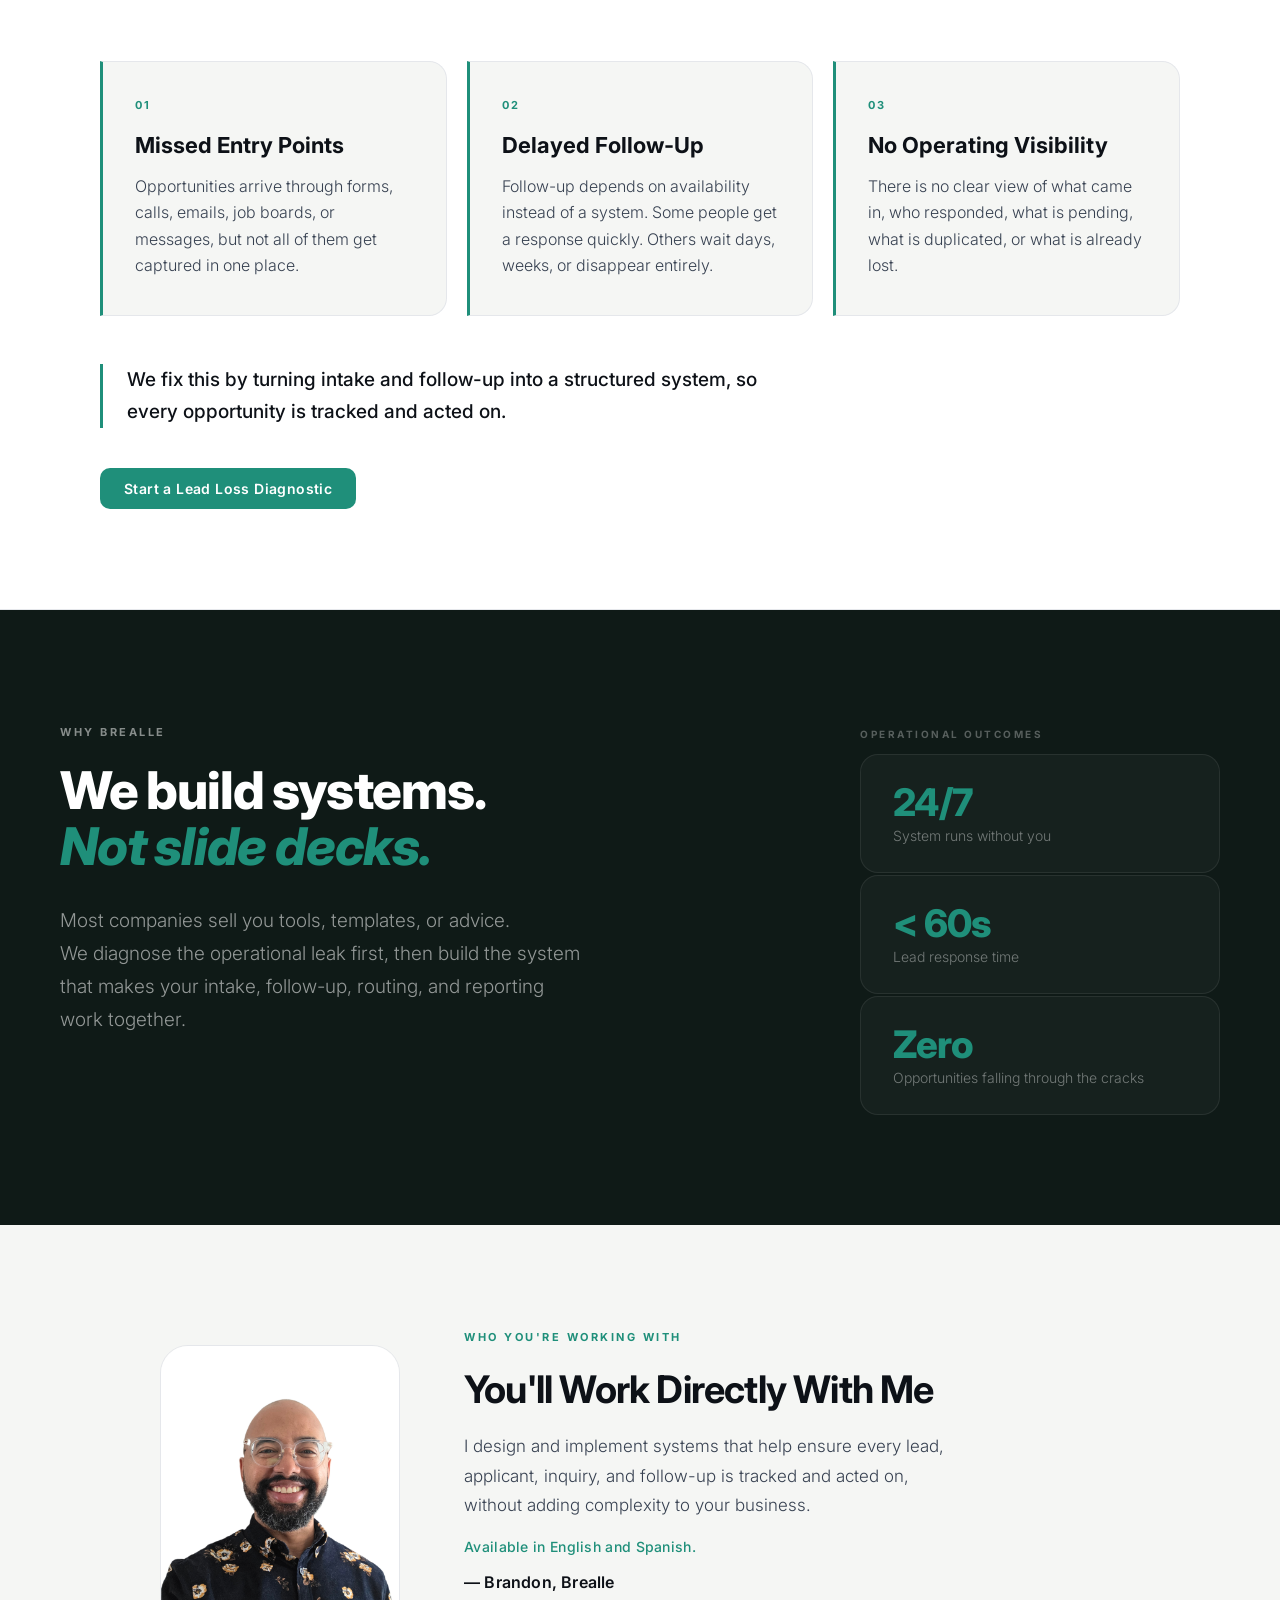
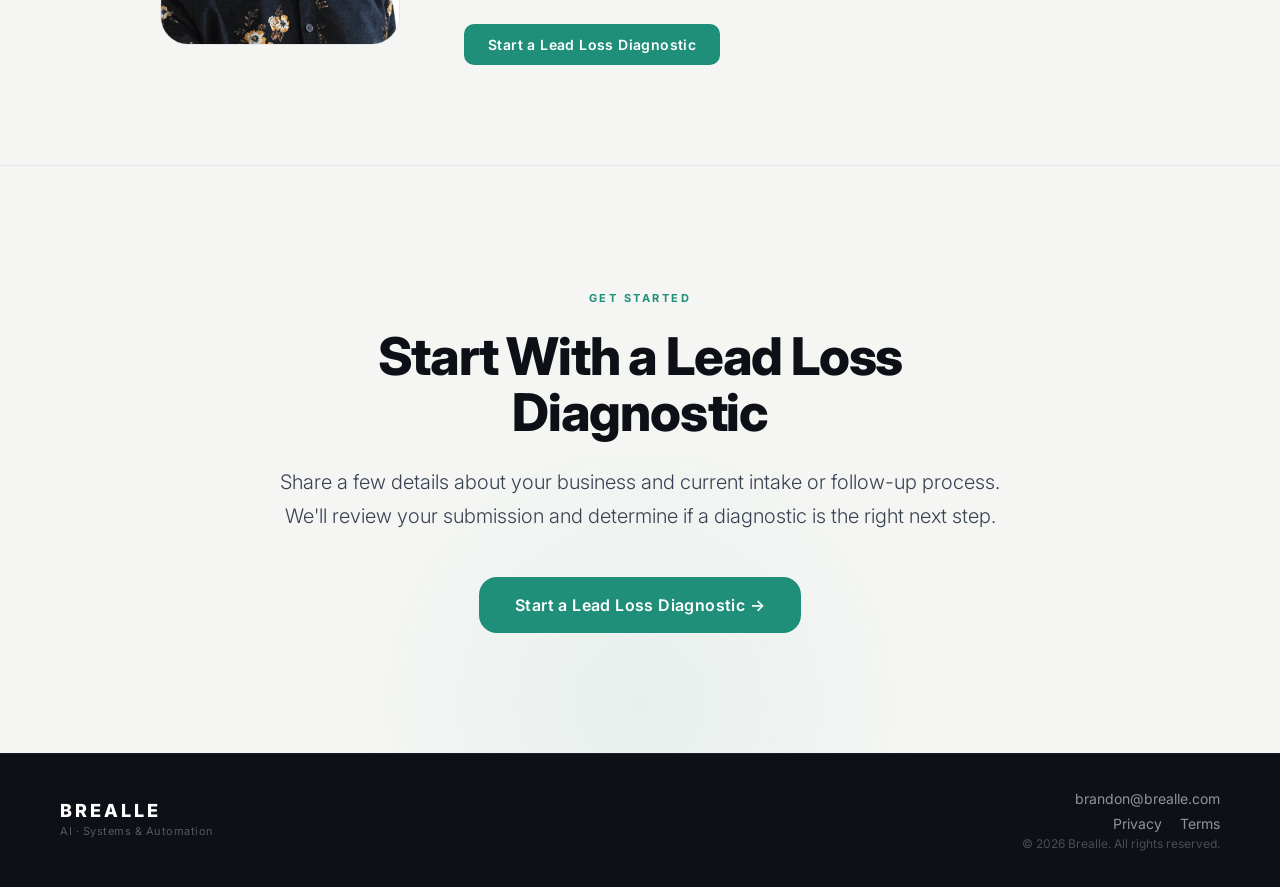
==== commit 7d0f10e2: "Update index.html for improved messaging and structure" ====
--- a/index.html
+++ b/index.html
@@ -3,7 +3,7 @@
 <head>
   <meta charset="UTF-8" />
   <meta name="viewport" content="width=device-width, initial-scale=1.0" />
-  <title>BREALLE — AI Systems & Automation</title>
+  <title>BREALLE | AI Systems & Automation</title>
   <link rel="icon" type="image/png" href="assets/icons/brealle_icon_v8.png" />
   <link rel="preconnect" href="https://fonts.googleapis.com" />
   <link rel="preconnect" href="https://fonts.gstatic.com" crossorigin />
@@ -27,11 +27,12 @@
       </div>
     </div>
     <nav class="nav-right">
-            <a href="index.html" class="lang-toggle active">EN</a>
+      <a href="index.html" class="lang-toggle active">EN</a>
       <a href="index-es.html" class="lang-toggle">ES</a>
-      <a href="#system-works" class="nav-link">Where Leads Break Down</a>
+      <a href="#diagnostic" class="nav-link">Lead Loss Diagnostic</a>
+      <a href="#system-works" class="nav-link">Where Systems Break</a>
       <a href="#why-brealle" class="nav-link">Why Brealle</a>
-      <a href="https://forms.gle/RUKS8augFoYhvUHS7" class="btn primary">Let's Talk About Your Lead Flow</a>
+      <a href="https://forms.gle/RUKS8augFoYhvUHS7" class="btn primary">Start a Diagnostic</a>
     </nav>
   </header>
 
@@ -43,18 +44,18 @@
         <div class="hero-left">
           <div class="hero-eyebrow">
             <span class="eyebrow-dot"></span>
-            Built for home service businesses that rely on inbound leads
-          </div>
-          <h1>Stop Losing Home Service Jobs<br />to Missed Calls<br />and <em>Estimates</em></h1>
+            Built for businesses that depend on inbound leads, applicants, inquiries, and follow-up
+          </div>
+          <h1>Stop Losing Revenue<br />to Missed Leads,<br />Slow Follow-Up, and <em>Messy Intake</em></h1>
           <p class="hero-body">
-            We make sure every inquiry is tracked, followed up, and closed — whether you're in roofing, HVAC, plumbing, or another home service business.
+            Brealle finds where leads, applicants, inquiries, and follow-ups are falling through the cracks, then builds the system to capture, route, track, and act on every opportunity.
           </p>
           <p class="hero-body" style="margin-top: 16px;">
-            If you get calls, form submissions, or estimate requests — and follow-up isn't perfectly consistent — this is for you.
+            If your business depends on inbound forms, calls, applicants, estimate requests, or scheduling conversations, your follow-up process should not depend on memory, scattered spreadsheets, or whoever has time.
           </p>
           <div class="cta-group">
-            <a href="https://forms.gle/RUKS8augFoYhvUHS7" class="btn primary">Let's Talk About Your Lead Flow</a>
-            <a href="#system-works" class="btn secondary">See What's Really Being Missed</a>
+            <a href="https://forms.gle/RUKS8augFoYhvUHS7" class="btn primary">Start a Lead Loss Diagnostic</a>
+            <a href="#system-works" class="btn secondary">See Where Opportunities Break Down</a>
           </div>
         </div>
         <div class="hero-right">
@@ -74,28 +75,61 @@
       </div>
     </section>
 
+    <!-- LEAD LOSS DIAGNOSTIC -->
+    <section class="diagnostic" id="diagnostic">
+      <div class="section-inner">
+        <div class="section-header">
+          <span class="section-label">Lead Loss Diagnostic</span>
+          <h2>Find the leaks before building the system.</h2>
+          <p class="section-intro">
+            Before we automate anything, we map how opportunities enter your business, where they slow down, where they disappear, and what needs to be fixed first.
+          </p>
+        </div>
+        <div class="grid">
+          <div class="card">
+            <div class="card-number">01</div>
+            <h3>Map the Current Flow</h3>
+            <p>We review how leads, applicants, forms, calls, messages, and follow-ups move through your business today.</p>
+          </div>
+          <div class="card">
+            <div class="card-number">02</div>
+            <h3>Identify the Leaks</h3>
+            <p>We find missed entry points, delayed responses, duplicate records, unclear ownership, and visibility gaps.</p>
+          </div>
+          <div class="card">
+            <div class="card-number">03</div>
+            <h3>Build the Blueprint</h3>
+            <p>You receive a clear system plan for capture, routing, follow-up, tracking, reporting, and automation.</p>
+          </div>
+        </div>
+        <div class="cta-group" style="margin-top: 40px;">
+          <a href="https://forms.gle/RUKS8augFoYhvUHS7" class="btn primary">Start a Lead Loss Diagnostic</a>
+        </div>
+      </div>
+    </section>
+
     <!-- WHAT WE BUILD -->
     <section class="build" id="what-we-build">
       <div class="section-inner">
         <div class="section-header">
           <span class="section-label">What We Build</span>
-          <h2><span class="real">REAL</span> Follow-Up. <span class="real">REAL</span> Visibility. <span class="real">REAL</span> Results.</h2>
+          <h2><span class="real">REAL</span> Intake. <span class="real">REAL</span> Follow-Up. <span class="real">REAL</span> Visibility.</h2>
         </div>
         <div class="grid">
           <div class="card">
             <div class="card-number">01</div>
-            <h3>Lead Capture → Instant Follow-Up</h3>
-            <p>Never lose a lead again. Systems that respond in seconds, not days.</p>
+            <h3>Inbound Capture → Structured Intake</h3>
+            <p>Forms, calls, emails, applicants, and inquiries are captured into one reliable source of truth.</p>
           </div>
           <div class="card">
             <div class="card-number">02</div>
-            <h3>Disconnected Tools → One System</h3>
-            <p>We connect your tools into one seamless, self-running operation.</p>
+            <h3>Manual Follow-Up → Automated Routing</h3>
+            <p>Opportunities are qualified, routed, and followed up based on clear rules instead of scattered memory.</p>
           </div>
           <div class="card">
             <div class="card-number">03</div>
-            <h3>Blind Spots → Real-Time Clarity</h3>
-            <p>Know exactly what's working, and what's not.</p>
+            <h3>Blind Spots → Operational Visibility</h3>
+            <p>Know what came in, what was contacted, what needs action, and what is stuck.</p>
           </div>
         </div>
       </div>
@@ -118,7 +152,7 @@
             </div>
             <div class="flow-step-num">01</div>
             <h3>Source</h3>
-            <p>Leads, inquiries, and data flowing in from every channel you use.</p>
+            <p>Leads, applicants, inquiries, and data flowing in from every channel your business uses.</p>
           </div>
           <div class="flow-step flow-step--mid">
             <div class="flow-step-head">
@@ -129,7 +163,7 @@
             </div>
             <div class="flow-step-num">02</div>
             <h3>Core System</h3>
-            <p>AI processes, qualifies, routes, and responds — instantly, without you.</p>
+            <p>AI and automation help process, qualify, route, notify, and follow up according to your rules.</p>
           </div>
           <div class="flow-step flow-step--last">
             <div class="flow-step-head">
@@ -139,40 +173,44 @@
             </div>
             <div class="flow-step-num">03</div>
             <h3>Clear Output</h3>
-            <p>Organized pipelines, followed-up leads, and real-time visibility into everything.</p>
-          </div>
-        </div>
-      </div>
-    </section>
-
-    <!-- HOW THE SYSTEM WORKS -->
+            <p>Organized pipelines, consistent follow-up, clean records, and real-time visibility into what needs attention.</p>
+          </div>
+        </div>
+      </div>
+    </section>
+
+    <!-- WHERE SYSTEMS BREAK -->
     <section class="system-works" id="system-works">
       <div class="section-inner">
         <div class="section-header">
           <span class="section-label">The Breakdown</span>
-          <h2>Where Leads Break Down</h2>
-          <p class="section-intro">Here's what we typically find when we evaluate a home service company's lead handling process.</p>
+          <h2>Where Opportunities Break Down</h2>
+          <p class="section-intro">
+            These are the failure points we typically find when a business relies on inbound leads, applicants, inquiries, or scheduling requests.
+          </p>
         </div>
         <div class="grid">
           <div class="card card--problem">
             <div class="card-number">01</div>
             <h3>Missed Entry Points</h3>
-            <p>Leads come in through calls, forms, or messages, but not all of them get captured or tracked.</p>
+            <p>Opportunities arrive through forms, calls, emails, job boards, or messages, but not all of them get captured in one place.</p>
           </div>
           <div class="card card--problem">
             <div class="card-number">02</div>
             <h3>Delayed Follow-Up</h3>
-            <p>Follow-up depends on availability, not a system. Some leads get responses hours later, or not at all.</p>
+            <p>Follow-up depends on availability instead of a system. Some people get a response quickly. Others wait days, weeks, or disappear entirely.</p>
           </div>
           <div class="card card--problem">
             <div class="card-number">03</div>
-            <h3>No Visibility</h3>
-            <p>There's no clear view of what's been contacted, what's pending, or what's lost.</p>
-          </div>
-        </div>
-        <p class="system-works-closing">We fix this by turning lead handling into a structured system, so every inquiry is tracked and acted on.</p>
+            <h3>No Operating Visibility</h3>
+            <p>There is no clear view of what came in, who responded, what is pending, what is duplicated, or what is already lost.</p>
+          </div>
+        </div>
+        <p class="system-works-closing">
+          We fix this by turning intake and follow-up into a structured system, so every opportunity is tracked and acted on.
+        </p>
         <div class="cta-group" style="margin-top: 40px;">
-          <a href="https://forms.gle/RUKS8augFoYhvUHS7" class="btn primary">Let's Talk About Your Lead Flow</a>
+          <a href="https://forms.gle/RUKS8augFoYhvUHS7" class="btn primary">Start a Lead Loss Diagnostic</a>
         </div>
       </div>
     </section>
@@ -185,8 +223,7 @@
           <h2>We build systems.<br /><em>Not slide decks.</em></h2>
           <p>
             Most companies sell you tools, templates, or advice.<br />
-            We build the operating layer that makes them work together —
-            designed around your business, running from day one.
+            We diagnose the operational leak first, then build the system that makes your intake, follow-up, routing, and reporting work together.
           </p>
         </div>
         <div class="why-stat-block">
@@ -201,7 +238,7 @@
           </div>
           <div class="stat">
             <div class="stat-value">Zero</div>
-            <div class="stat-label">Leads falling through the cracks</div>
+            <div class="stat-label">Opportunities falling through the cracks</div>
           </div>
         </div>
       </div>
@@ -217,28 +254,28 @@
           <div class="founder-text">
             <span class="section-label">Who You're Working With</span>
             <h2>You'll Work Directly With Me</h2>
-            <p>I design and implement systems that ensure every lead is tracked and acted on, without adding complexity to your business.</p>
+            <p>I design and implement systems that help ensure every lead, applicant, inquiry, and follow-up is tracked and acted on, without adding complexity to your business.</p>
             <p class="founder-lang">Available in English and Spanish.</p>
             <p class="founder-sig">— Brandon, Brealle</p>
-            <a href="https://forms.gle/RUKS8augFoYhvUHS7" class="btn primary">Let's Talk About Your Lead Flow</a>
-          </div>
-        </div>
-      </div>
-    </section>
-
-    <!-- AUDIT CTA -->
+            <a href="https://forms.gle/RUKS8augFoYhvUHS7" class="btn primary">Start a Lead Loss Diagnostic</a>
+          </div>
+        </div>
+      </div>
+    </section>
+
+    <!-- DIAGNOSTIC CTA -->
     <section class="audit" id="audit">
       <div class="audit-inner">
         <div class="audit-label">
           <span class="section-label">Get Started</span>
         </div>
-        <h2>Let's Talk About Your Lead Flow</h2>
+        <h2>Start With a Lead Loss Diagnostic</h2>
         <p>
-          Share a few details about your business and current lead handling process.
-          We'll review your submission and determine if a system audit is the right next step.
+          Share a few details about your business and current intake or follow-up process.
+          We'll review your submission and determine if a diagnostic is the right next step.
         </p>
         <a href="https://forms.gle/RUKS8augFoYhvUHS7" class="btn primary large">
-          Let's Talk About Your Lead Flow →
+          Start a Lead Loss Diagnostic →
         </a>
       </div>
     </section>
@@ -263,4 +300,4 @@
   </footer>
 
 </body>
-</html>+</html>
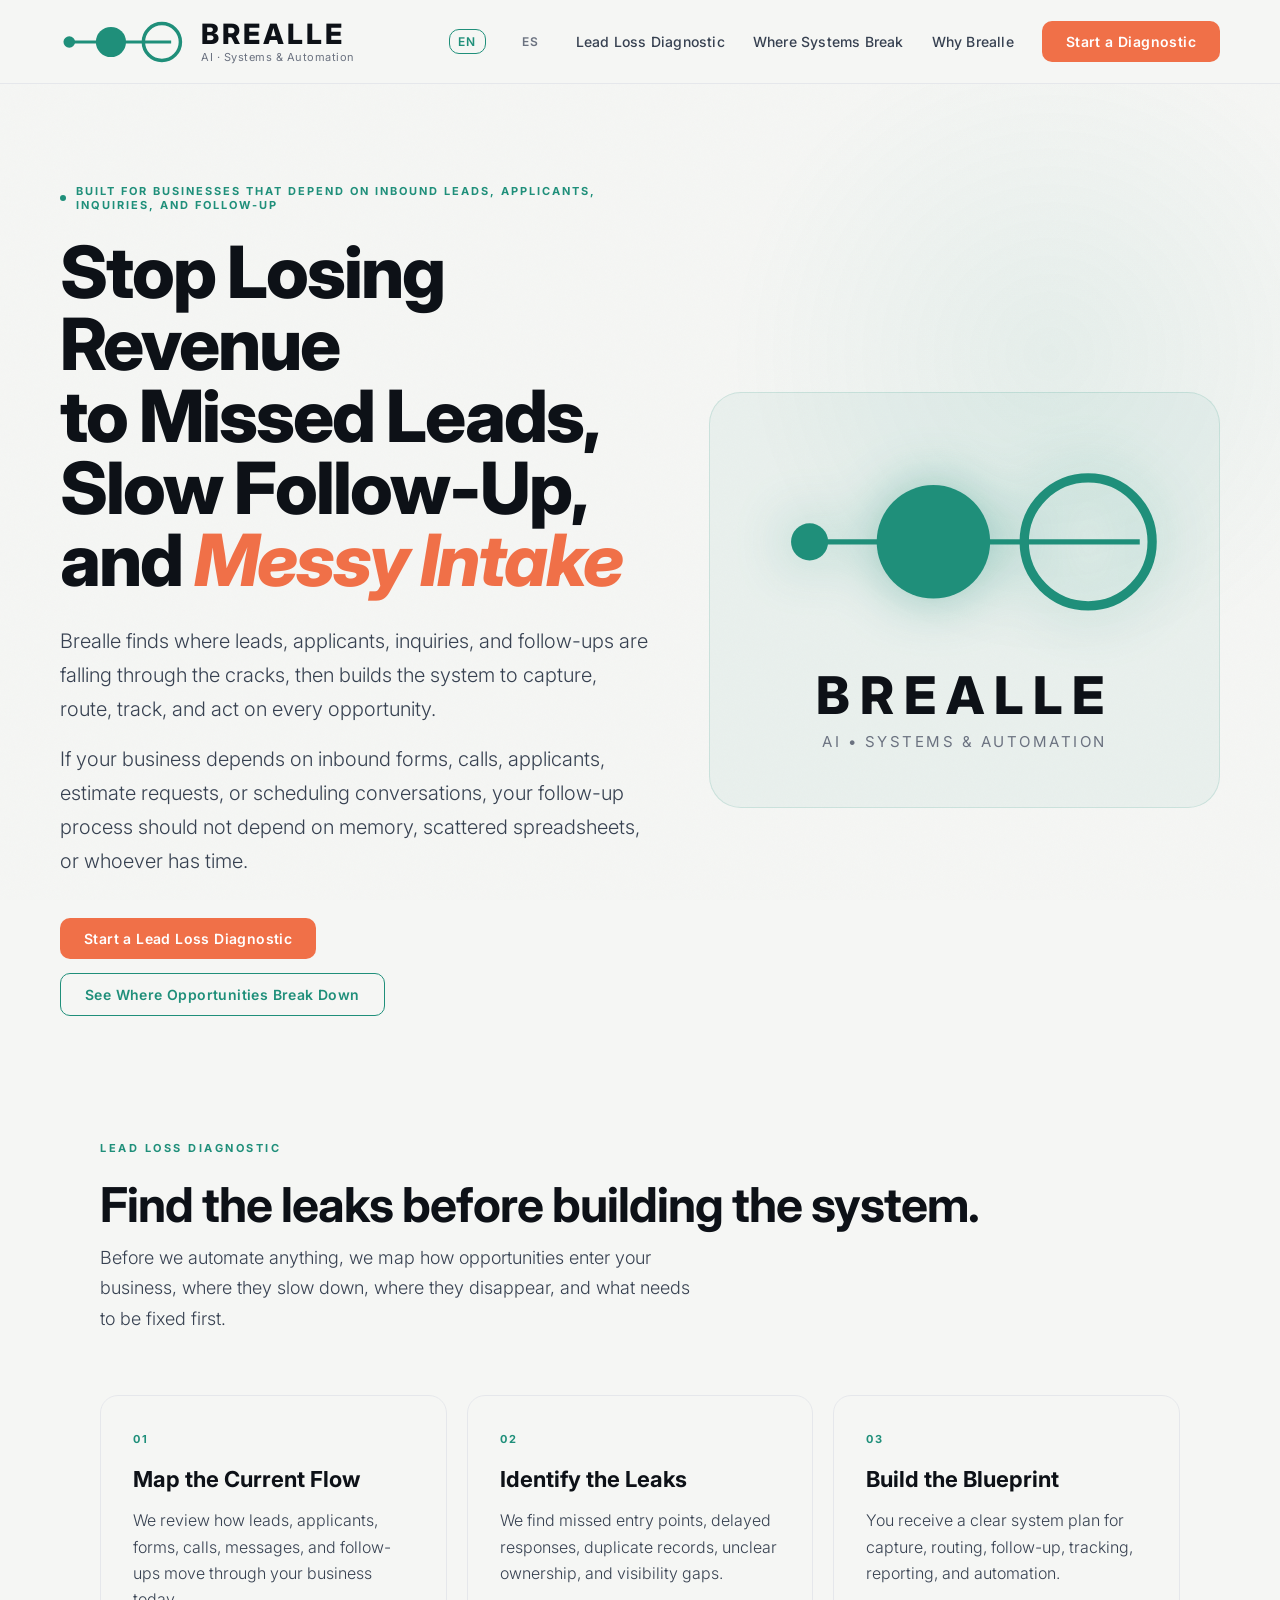
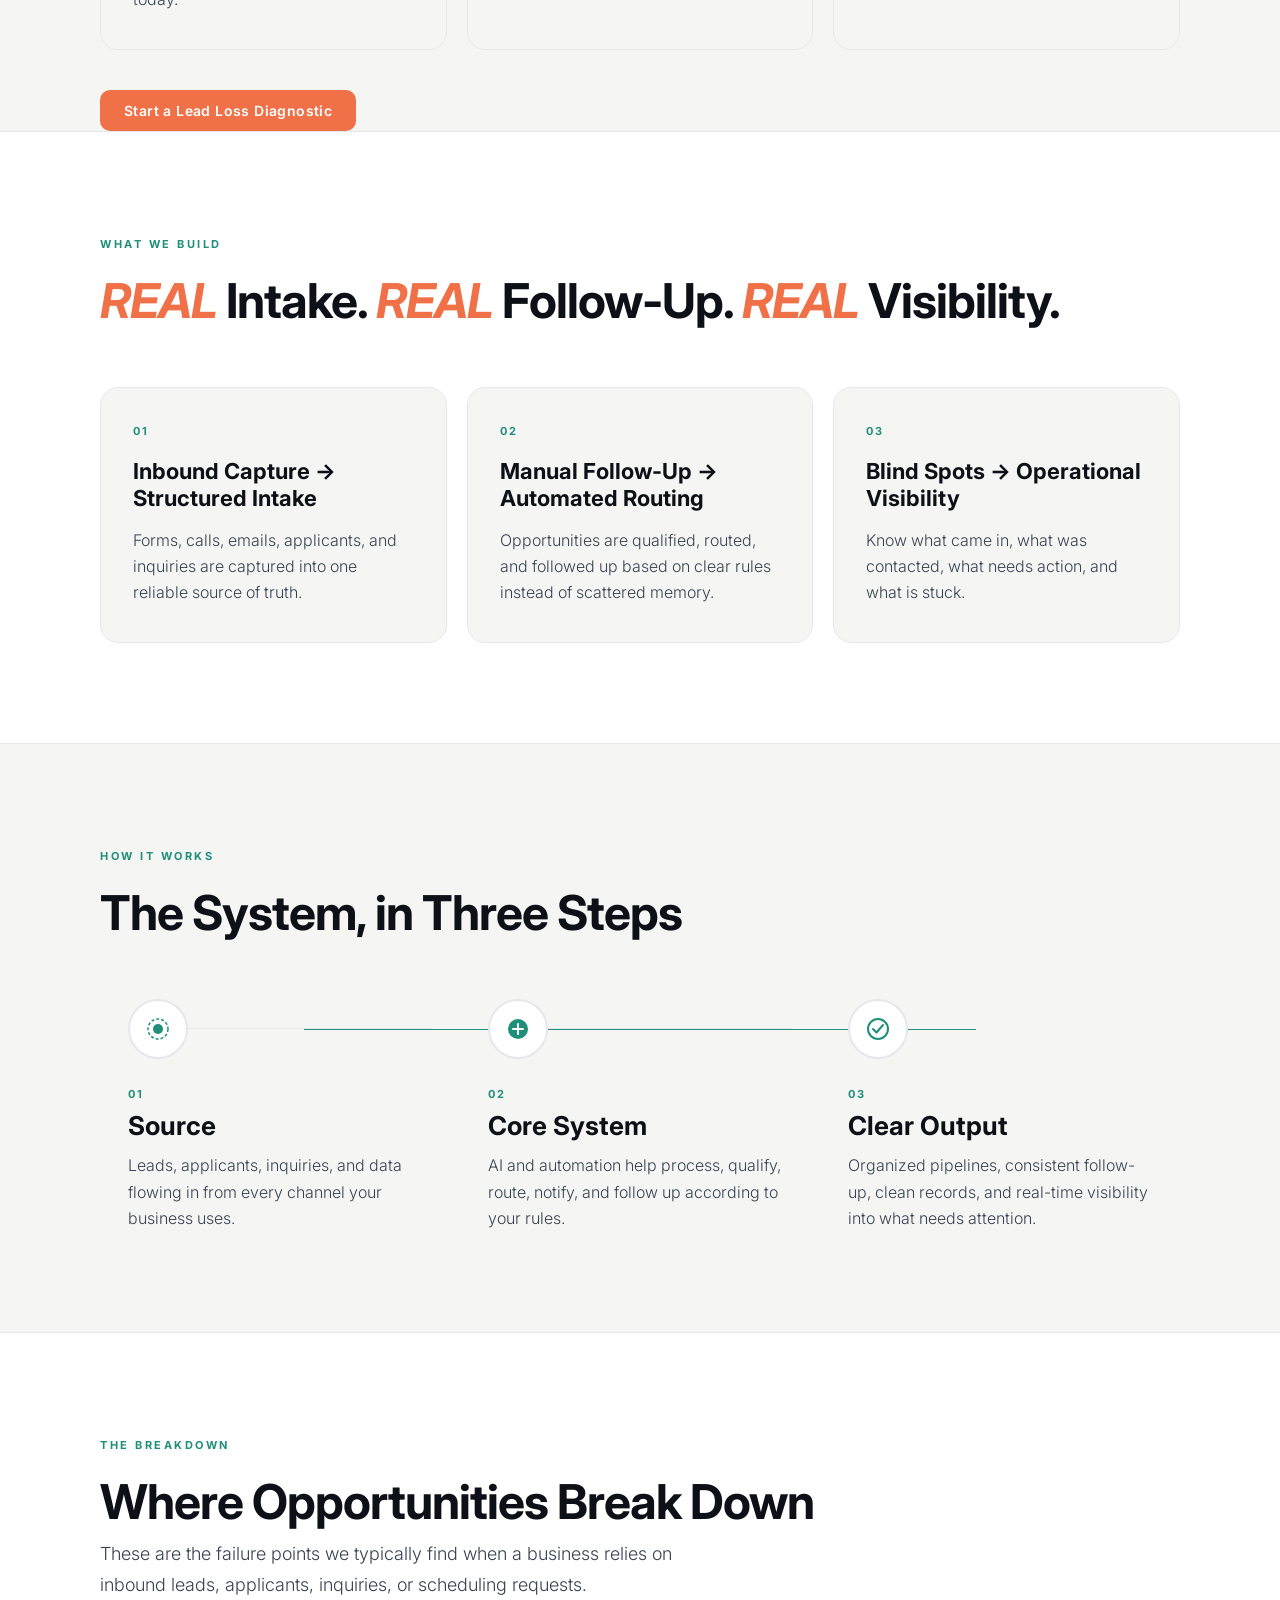
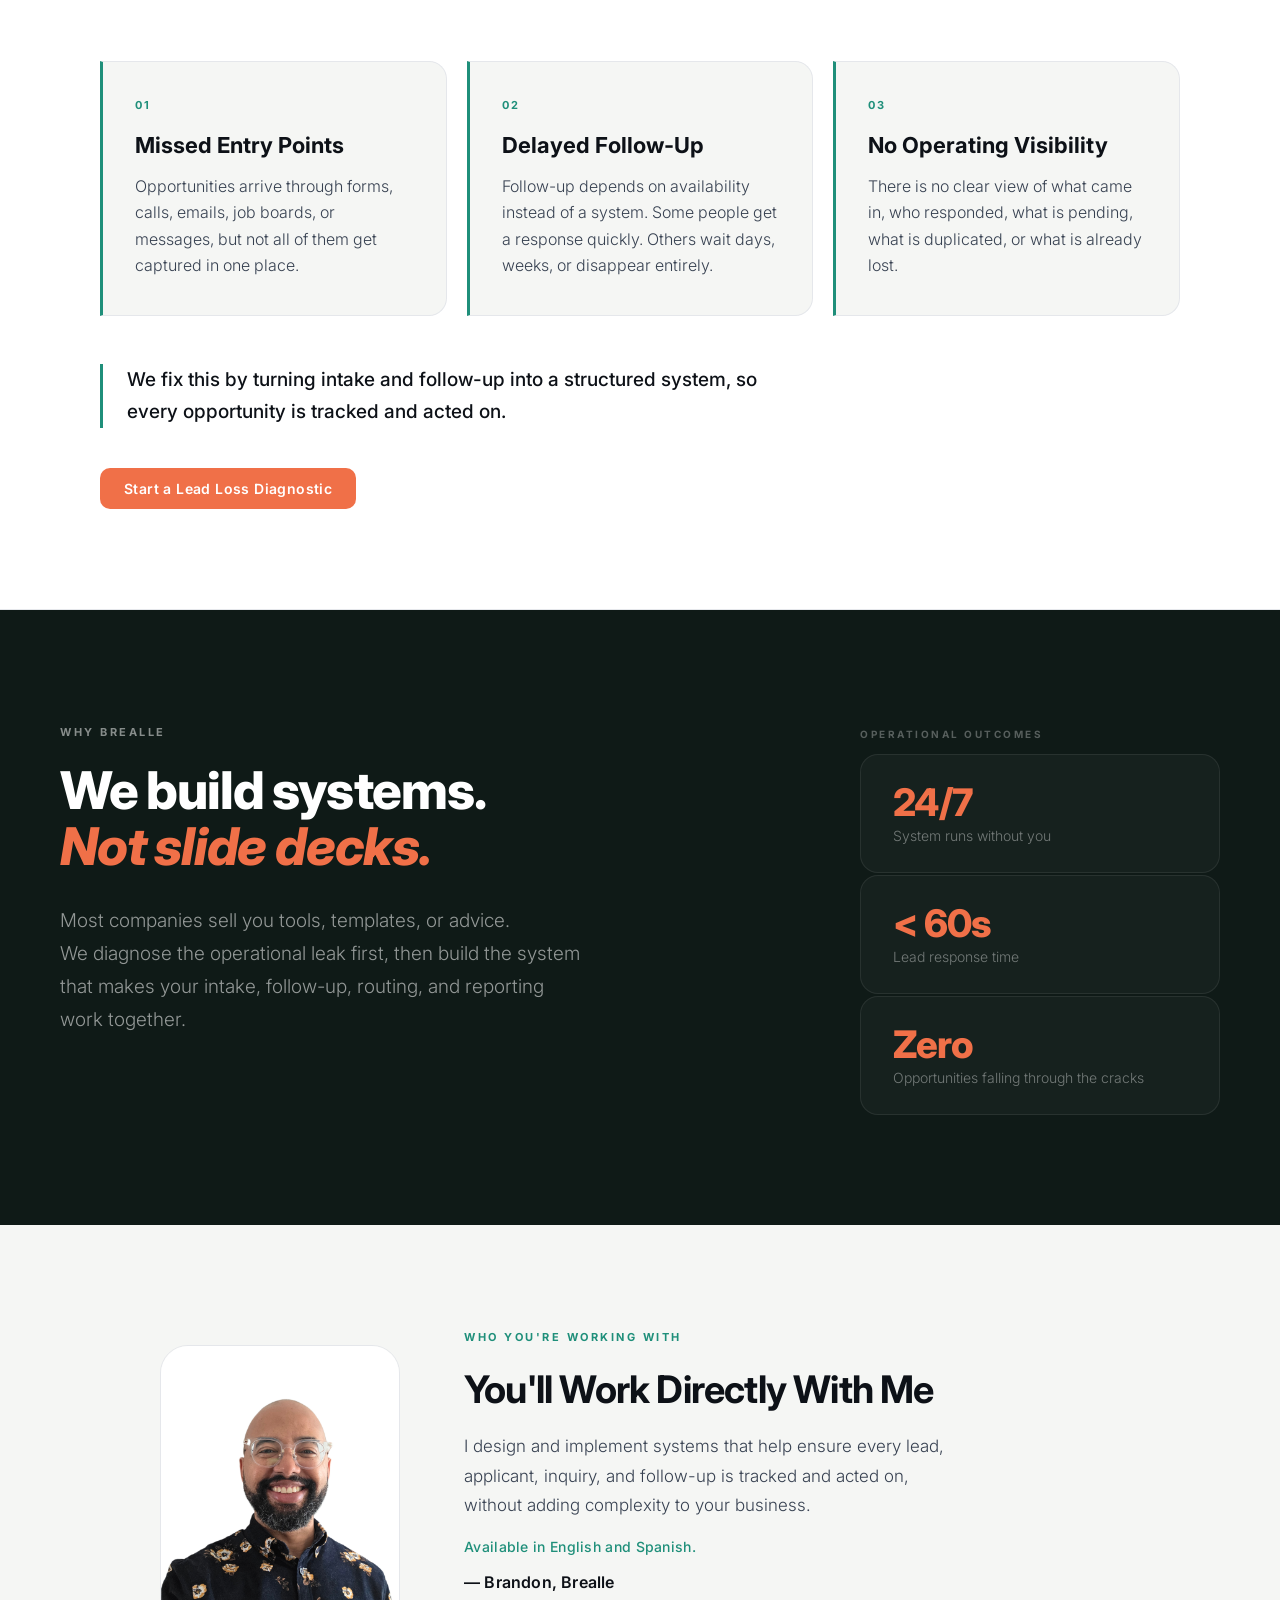
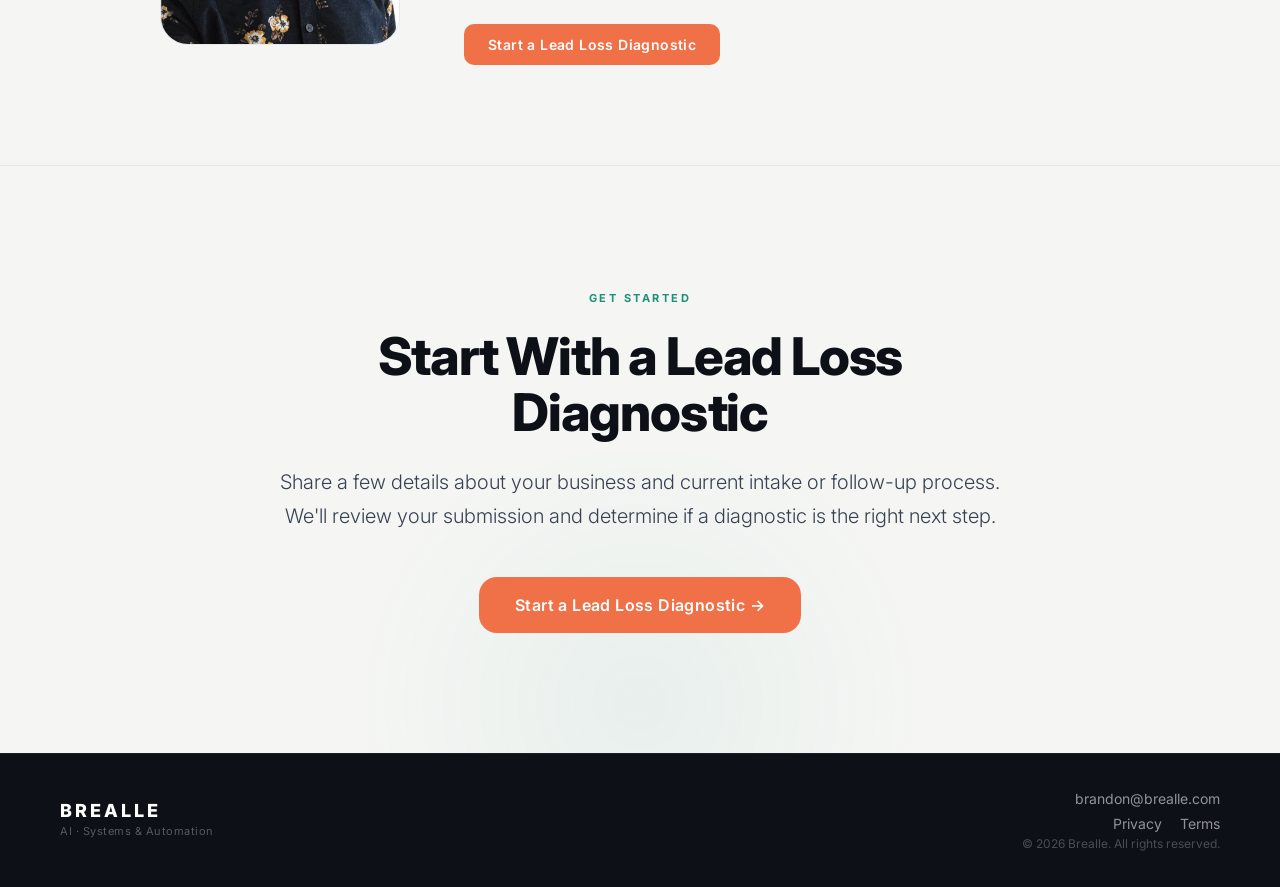
==== commit a45260da: "Wire real OG card image; flip Twitter card to summary_large_image - Adds assets/images/og-card.png a" ====
--- a/index.html
+++ b/index.html
@@ -3,7 +3,38 @@
 <head>
   <meta charset="UTF-8" />
   <meta name="viewport" content="width=device-width, initial-scale=1.0" />
-  <title>BREALLE | AI Systems & Automation</title>
+  <title>Brealle | Lead Loss Diagnostic & Intake Automation</title>
+  <meta name="description" content="Brealle's Lead Loss Diagnostic finds where your leads break down — then builds the capture, intake, routing, and follow-up automation to fix it." />
+  <link rel="canonical" href="https://brealle.com/" />
+  <link rel="alternate" hreflang="en" href="https://brealle.com/" />
+  <link rel="alternate" hreflang="es" href="https://brealle.com/index-es.html" />
+  <link rel="alternate" hreflang="x-default" href="https://brealle.com/" />
+  <meta property="og:type" content="website" />
+  <meta property="og:site_name" content="Brealle" />
+  <meta property="og:locale" content="en_US" />
+  <meta property="og:locale:alternate" content="es_ES" />
+  <meta property="og:title" content="Brealle | Lead Loss Diagnostic & Intake Automation" />
+  <meta property="og:description" content="Brealle's Lead Loss Diagnostic finds where your leads break down — then builds the capture, intake, routing, and follow-up automation to fix it." />
+  <meta property="og:url" content="https://brealle.com/" />
+  <meta property="og:image" content="https://brealle.com/assets/images/og-card.png" />
+  <meta property="og:image:width" content="1200" />
+  <meta property="og:image:height" content="630" />
+  <meta property="og:image:alt" content="Brealle — Find the leaks. Build the system. Lead capture, intake, routing, and follow-up automation." />
+  <meta name="twitter:card" content="summary_large_image" />
+  <meta name="twitter:title" content="Brealle | Lead Loss Diagnostic & Intake Automation" />
+  <meta name="twitter:description" content="Brealle's Lead Loss Diagnostic finds where your leads break down — then builds the capture, intake, routing, and follow-up automation to fix it." />
+  <meta name="twitter:image" content="https://brealle.com/assets/images/og-card.png" />
+  <script type="application/ld+json">
+  {
+    "@context": "https://schema.org",
+    "@type": "Organization",
+    "name": "Brealle",
+    "url": "https://brealle.com",
+    "logo": "https://brealle.com/assets/icons/brealle_icon_v8.png",
+    "email": "brandon@brealle.com",
+    "description": "AI systems and automation for lead capture, intake, routing, and follow-up."
+  }
+  </script>
   <link rel="icon" type="image/png" href="assets/icons/brealle_icon_v8.png" />
   <link rel="preconnect" href="https://fonts.googleapis.com" />
   <link rel="preconnect" href="https://fonts.gstatic.com" crossorigin />
@@ -249,7 +280,7 @@
       <div class="section-inner">
         <div class="founder-inner">
           <div class="founder-photo-wrap">
-            <img src="assets/images/brandon_profile.jpg" alt="Brandon, Brealle" class="founder-photo" />
+            <img src="assets/images/brandon_profile.jpg" alt="Brandon, founder of Brealle AI Systems & Automation" class="founder-photo" />
           </div>
           <div class="founder-text">
             <span class="section-label">Who You're Working With</span>
--- a/styles.css
+++ b/styles.css
@@ -9,6 +9,10 @@
   --teal-dark:    #176b5c;
   --teal-muted:   rgba(31, 143, 122, 0.12);
   --teal-subtle:  rgba(31, 143, 122, 0.06);
+  --coral:        #f07048;
+  --coral-dark:   #d65a35;
+  --coral-muted:  rgba(240, 112, 72, 0.12);
+  --coral-subtle: rgba(240, 112, 72, 0.06);
   --ink:          #0d1117;
   --ink-mid:      #374151;
   --ink-light:    #6b7280;
@@ -160,14 +164,14 @@
 }
 
 .btn.primary {
-  background: var(--teal);
+  background: var(--coral);
   color: #fff;
 }
 
 .btn.primary:hover {
-  background: var(--teal-dark);
+  background: var(--coral-dark);
   transform: translateY(-1px);
-  box-shadow: 0 6px 20px rgba(31, 143, 122, 0.28);
+  box-shadow: 0 6px 20px rgba(240, 112, 72, 0.28);
 }
 
 .btn.secondary {
@@ -205,7 +209,7 @@
 }
 
 .real {
-  color: var(--teal);
+  color: var(--coral);
   font-style: italic;
 }
 
@@ -232,7 +236,7 @@
 h2 em, h1 em {
   font-style: italic;
   font-weight: inherit;
-  color: var(--teal);
+  color: var(--coral);
 }
 
 /* =============================================
@@ -552,7 +556,7 @@
 }
 
 .why-text h2 em {
-  color: var(--teal);
+  color: var(--coral);
 }
 
 .why-text p {
@@ -589,7 +593,7 @@
   font-family: var(--font-display);
   font-size: 38px;
   font-weight: 800;
-  color: var(--teal);
+  color: var(--coral);
   letter-spacing: -1px;
   line-height: 1;
   margin-bottom: 6px;
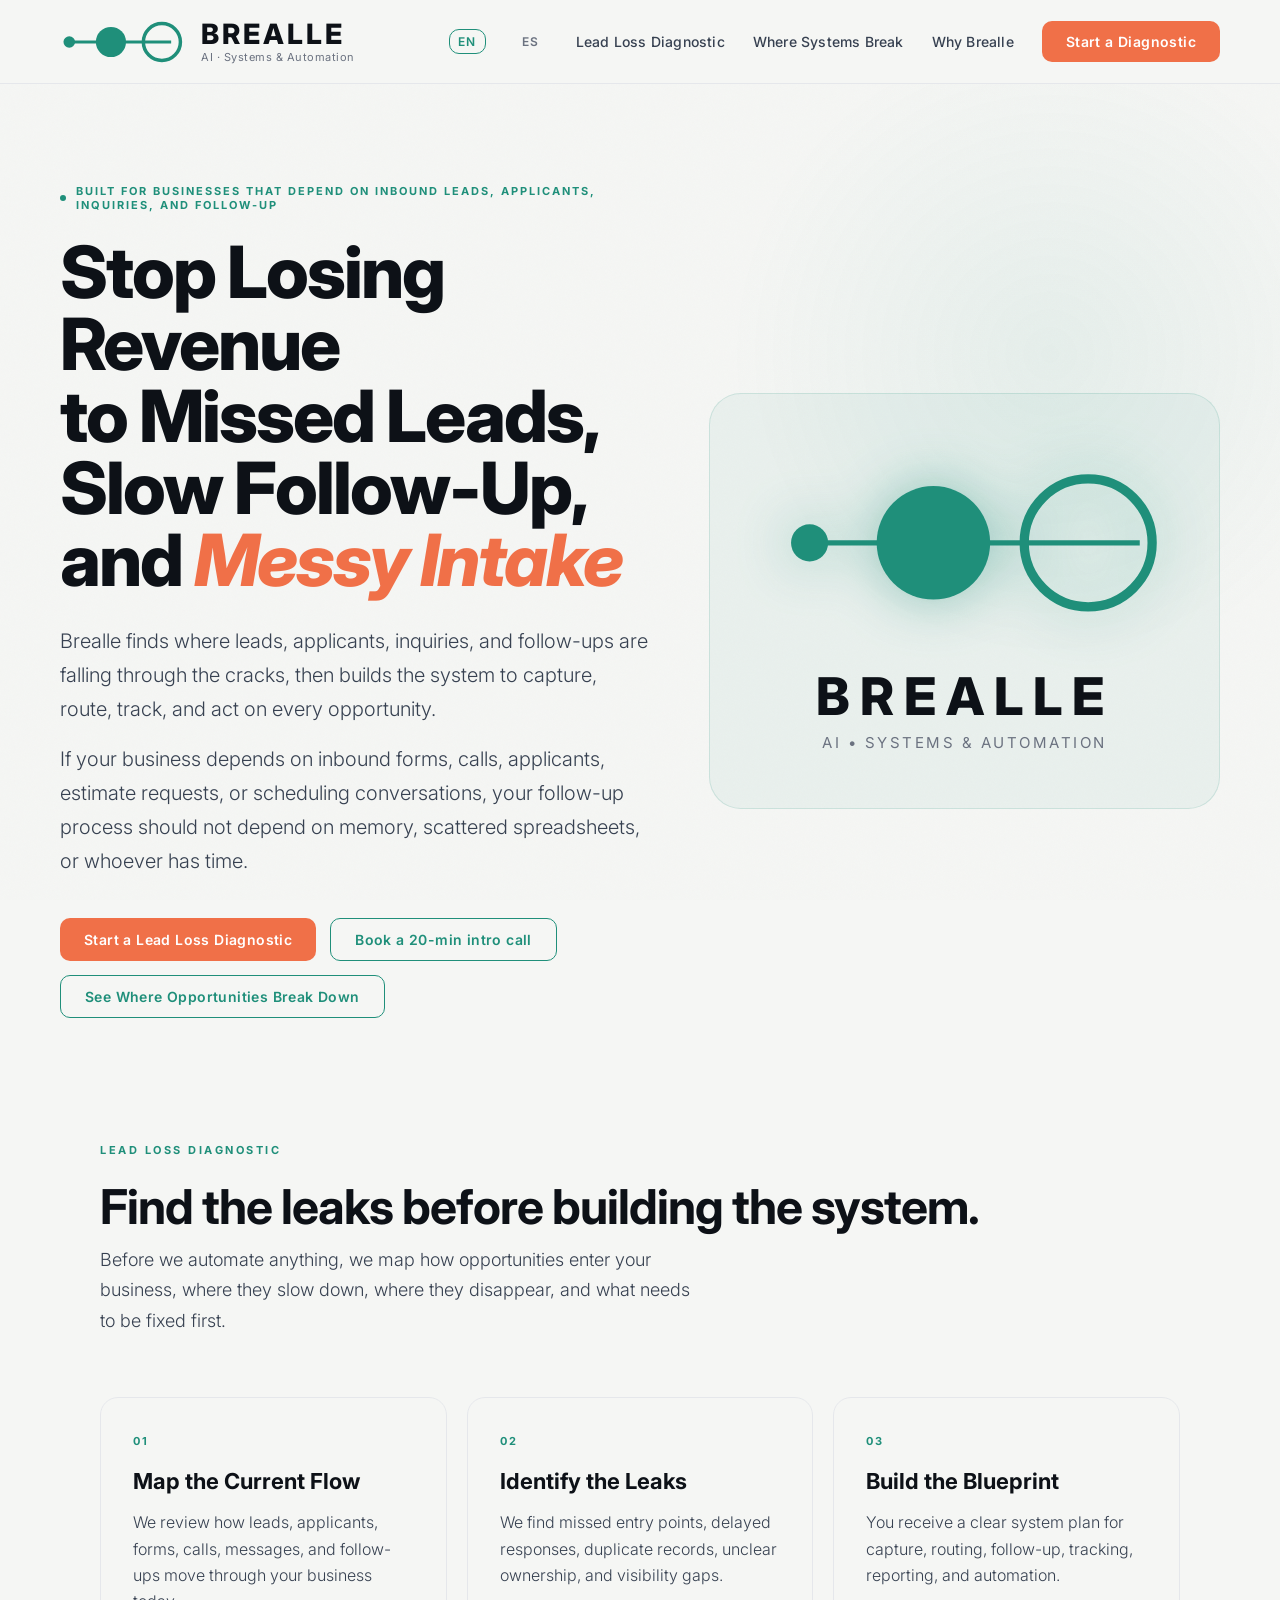
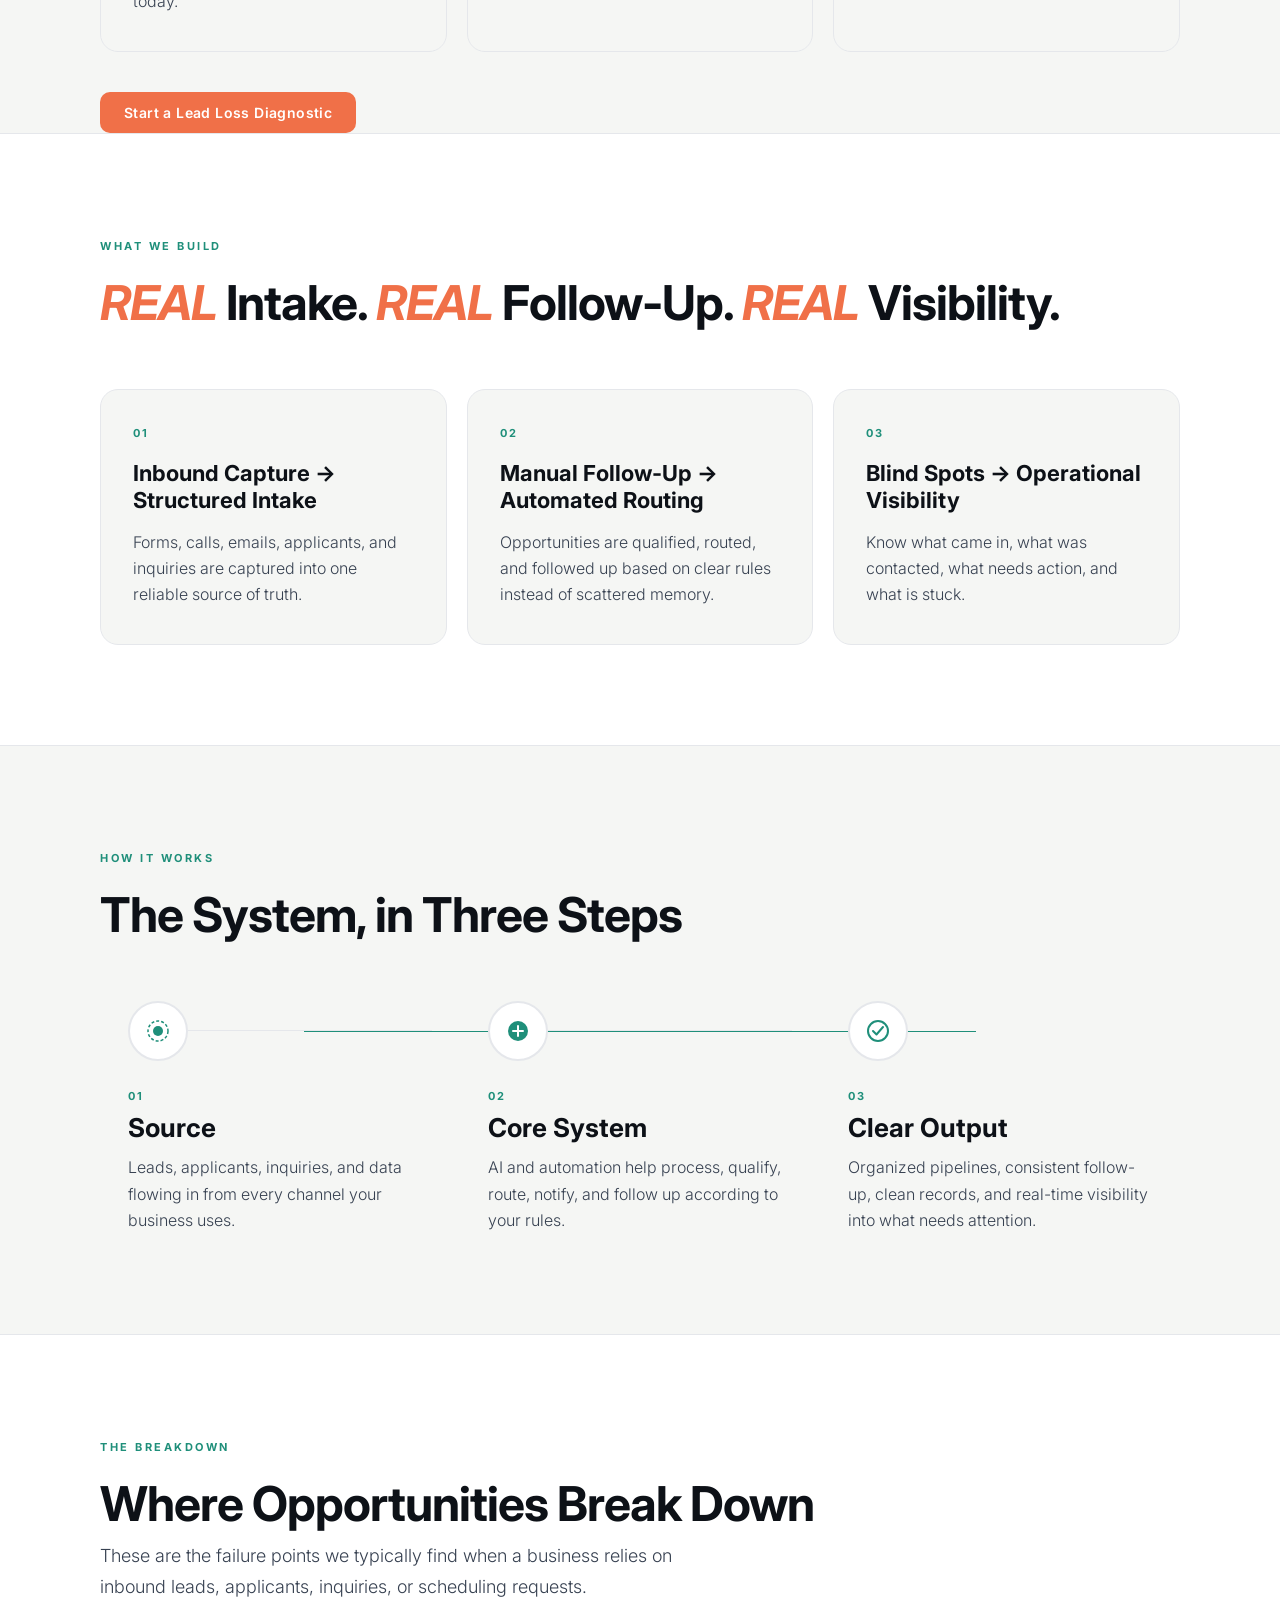
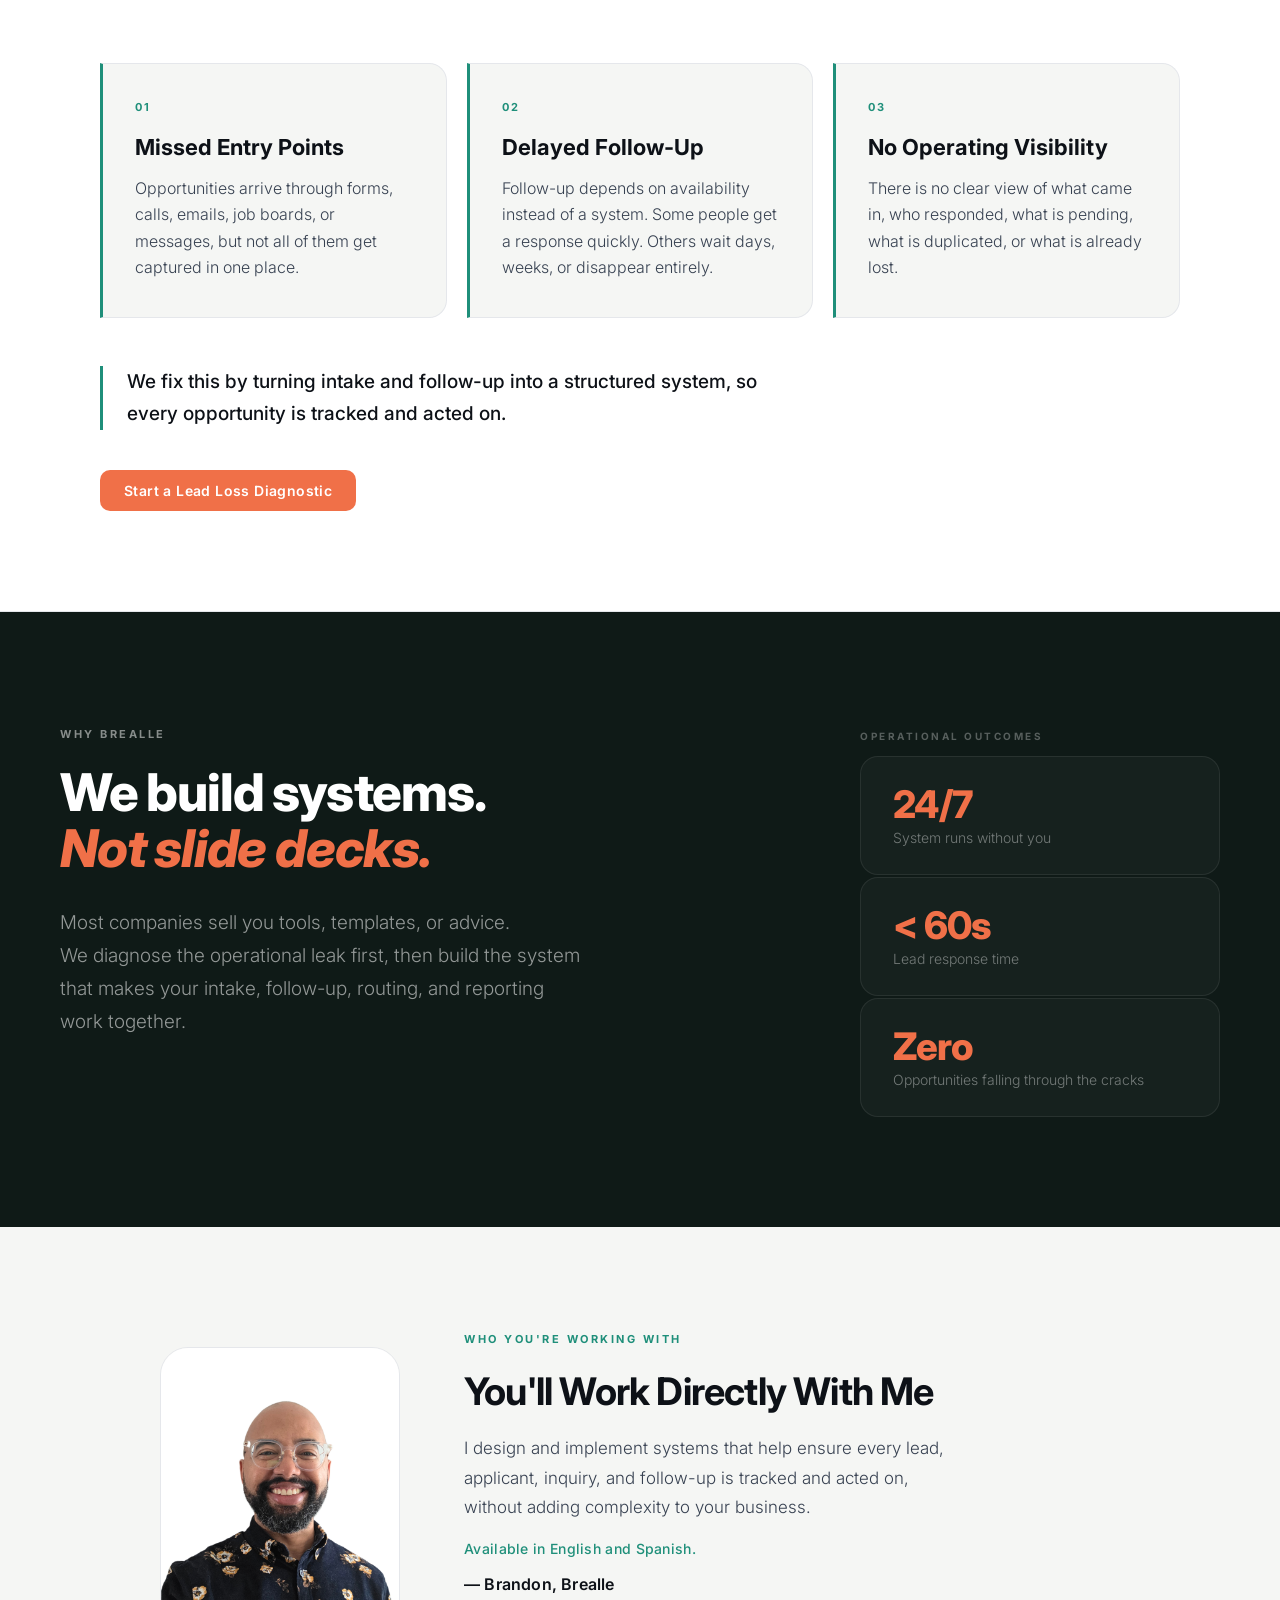
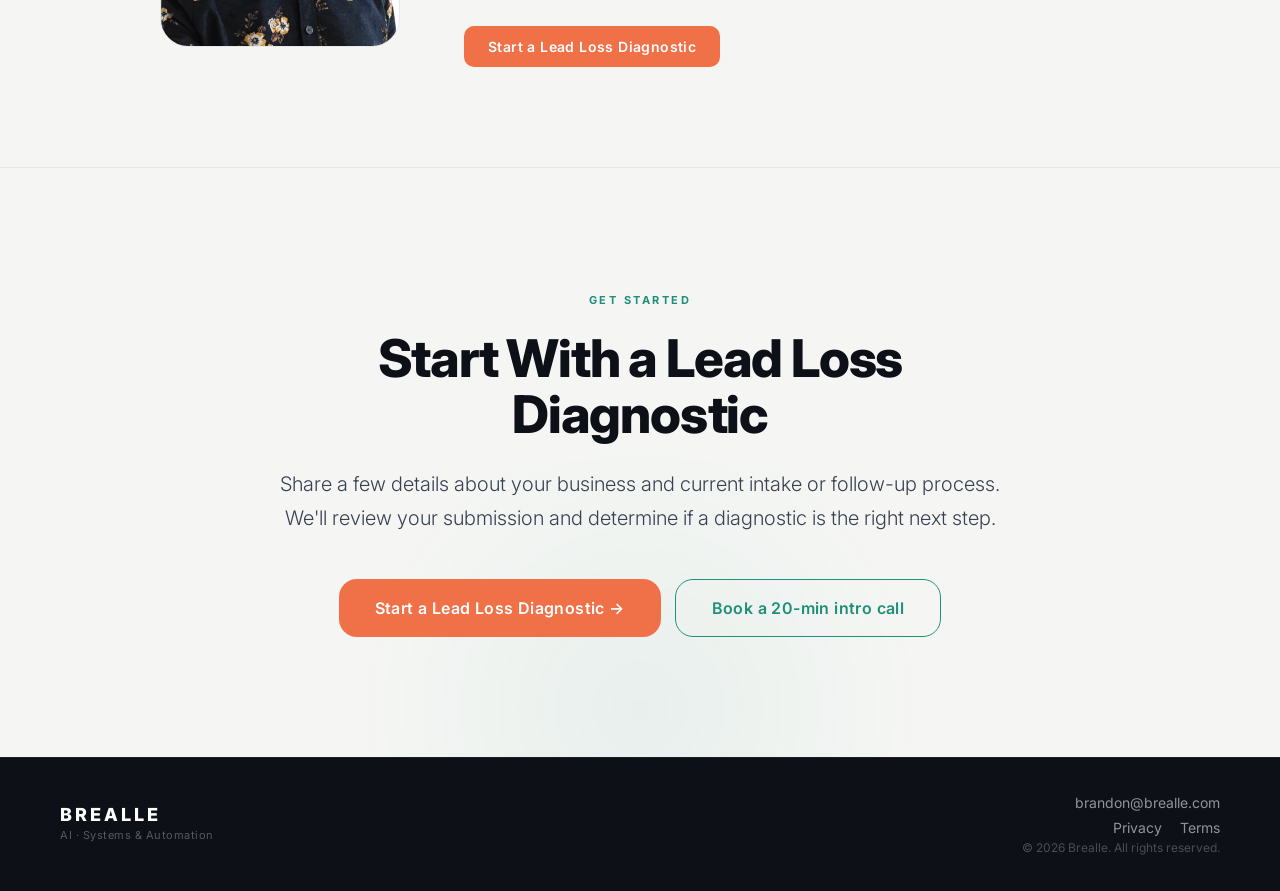
==== commit f7401088: "Add Calendly intro-call CTA to hero + Get Started (EN/ES) Adds a 20-min intro-call booking link as a" ====
--- a/index.html
+++ b/index.html
@@ -86,6 +86,7 @@
           </p>
           <div class="cta-group">
             <a href="https://forms.gle/RUKS8augFoYhvUHS7" class="btn primary">Start a Lead Loss Diagnostic</a>
+            <a href="https://calendly.com/brandon-brealle/brealle-intro" class="btn secondary">Book a 20-min intro call</a>
             <a href="#system-works" class="btn secondary">See Where Opportunities Break Down</a>
           </div>
         </div>
@@ -305,9 +306,14 @@
           Share a few details about your business and current intake or follow-up process.
           We'll review your submission and determine if a diagnostic is the right next step.
         </p>
-        <a href="https://forms.gle/RUKS8augFoYhvUHS7" class="btn primary large">
-          Start a Lead Loss Diagnostic →
-        </a>
+        <div class="cta-group" style="justify-content: center;">
+          <a href="https://forms.gle/RUKS8augFoYhvUHS7" class="btn primary large">
+            Start a Lead Loss Diagnostic →
+          </a>
+          <a href="https://calendly.com/brandon-brealle/brealle-intro" class="btn secondary large">
+            Book a 20-min intro call
+          </a>
+        </div>
       </div>
     </section>
 
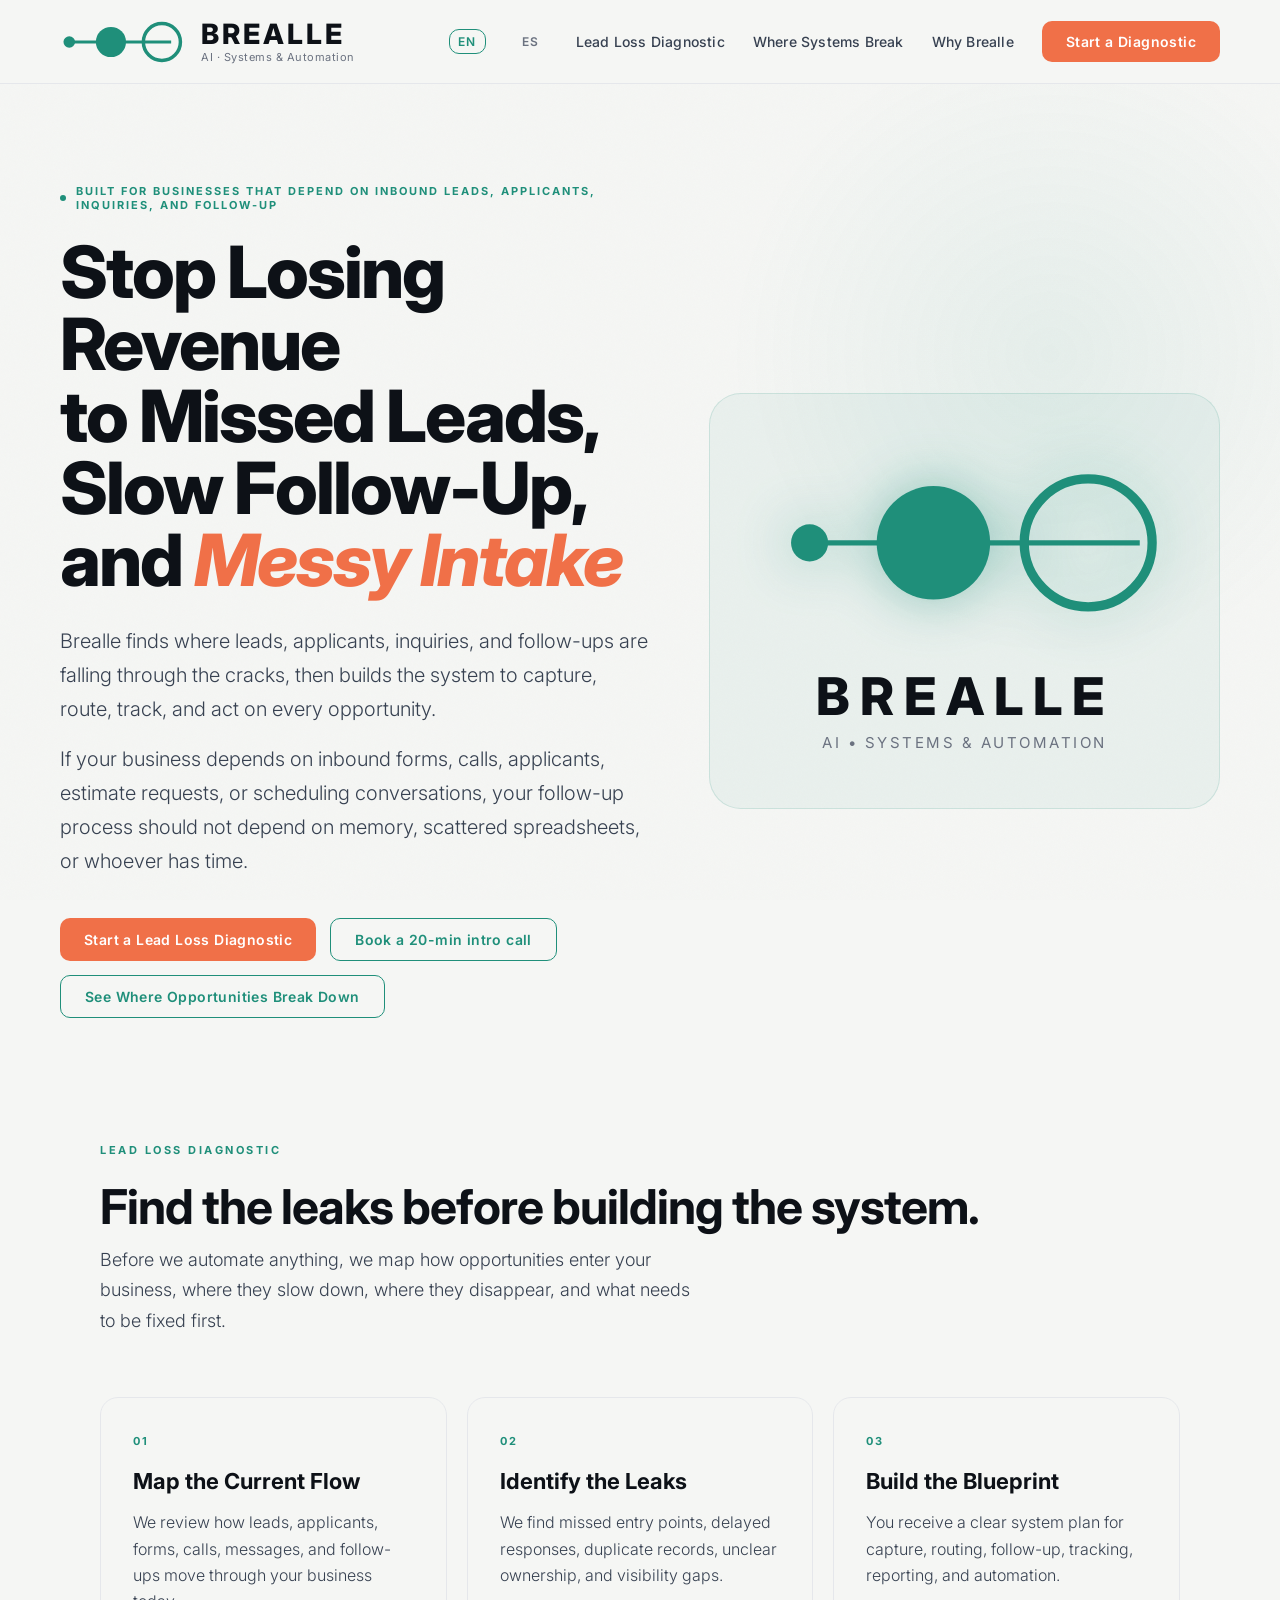
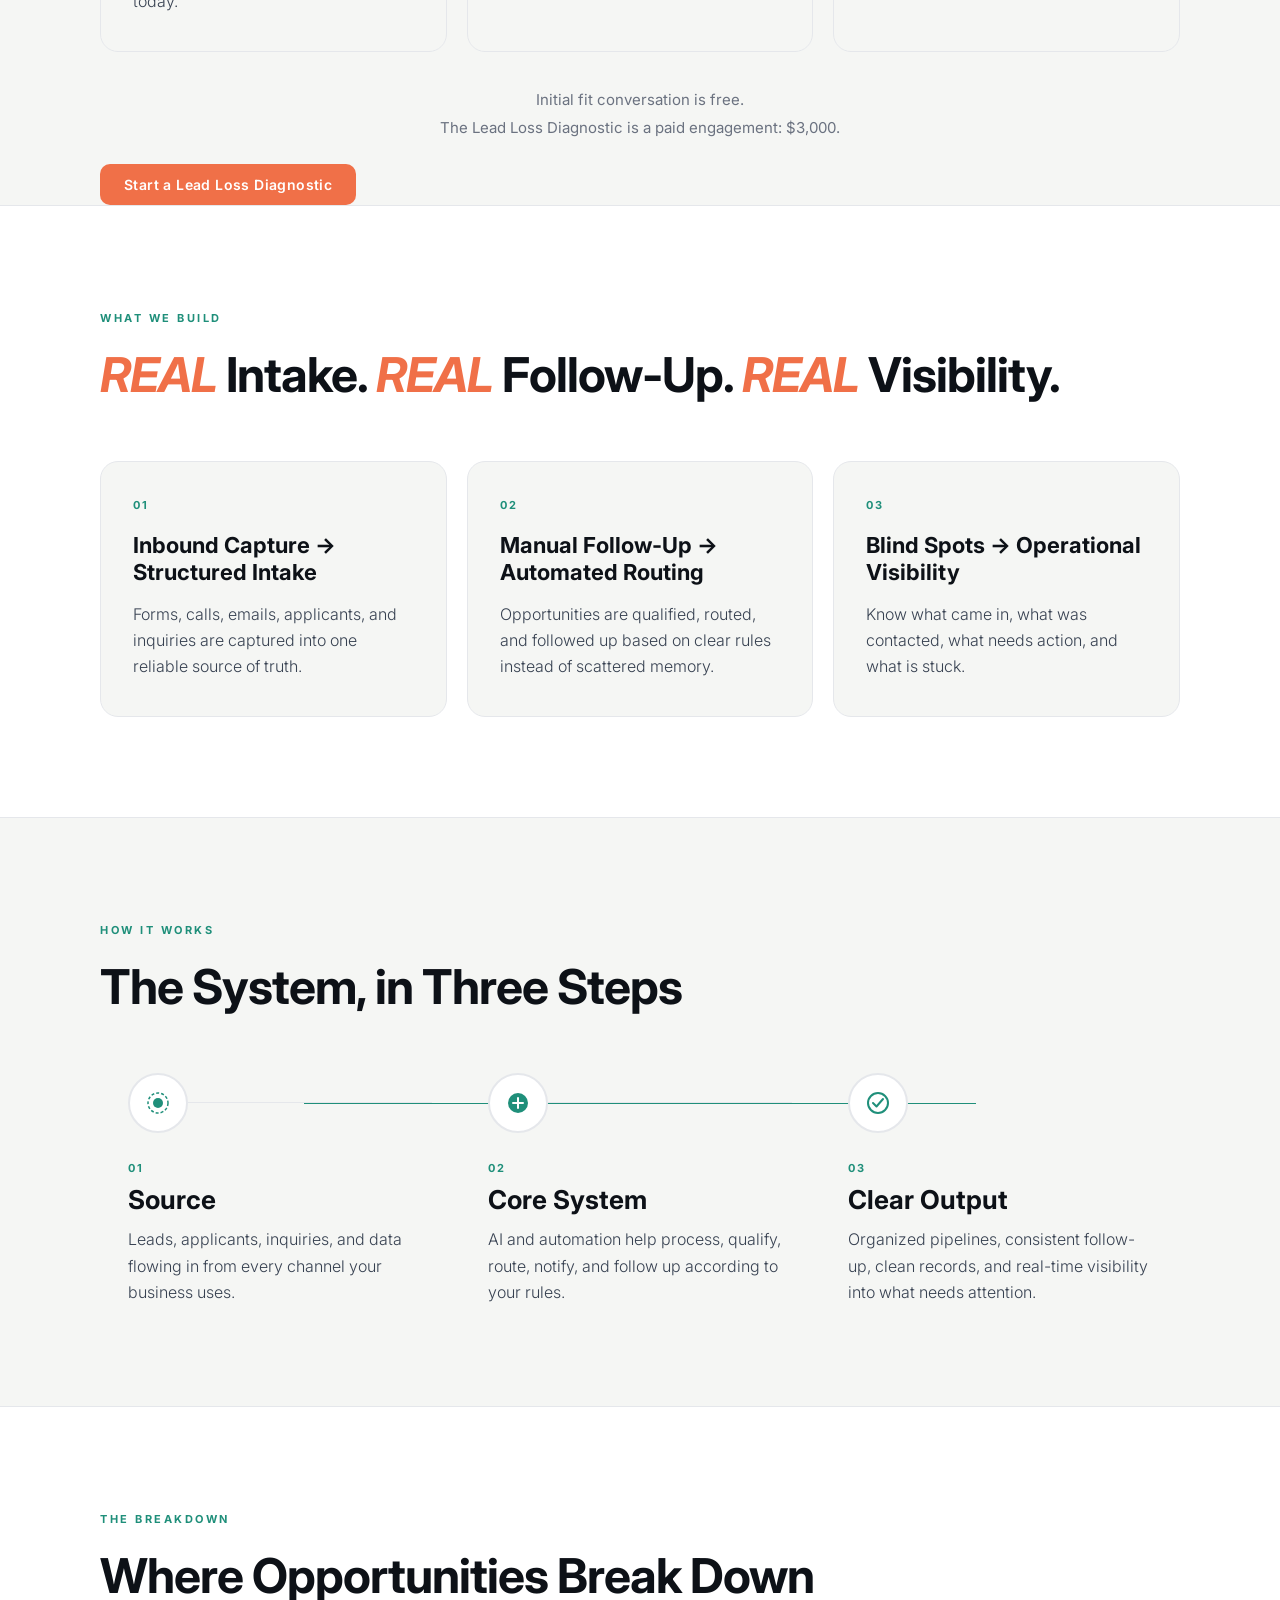
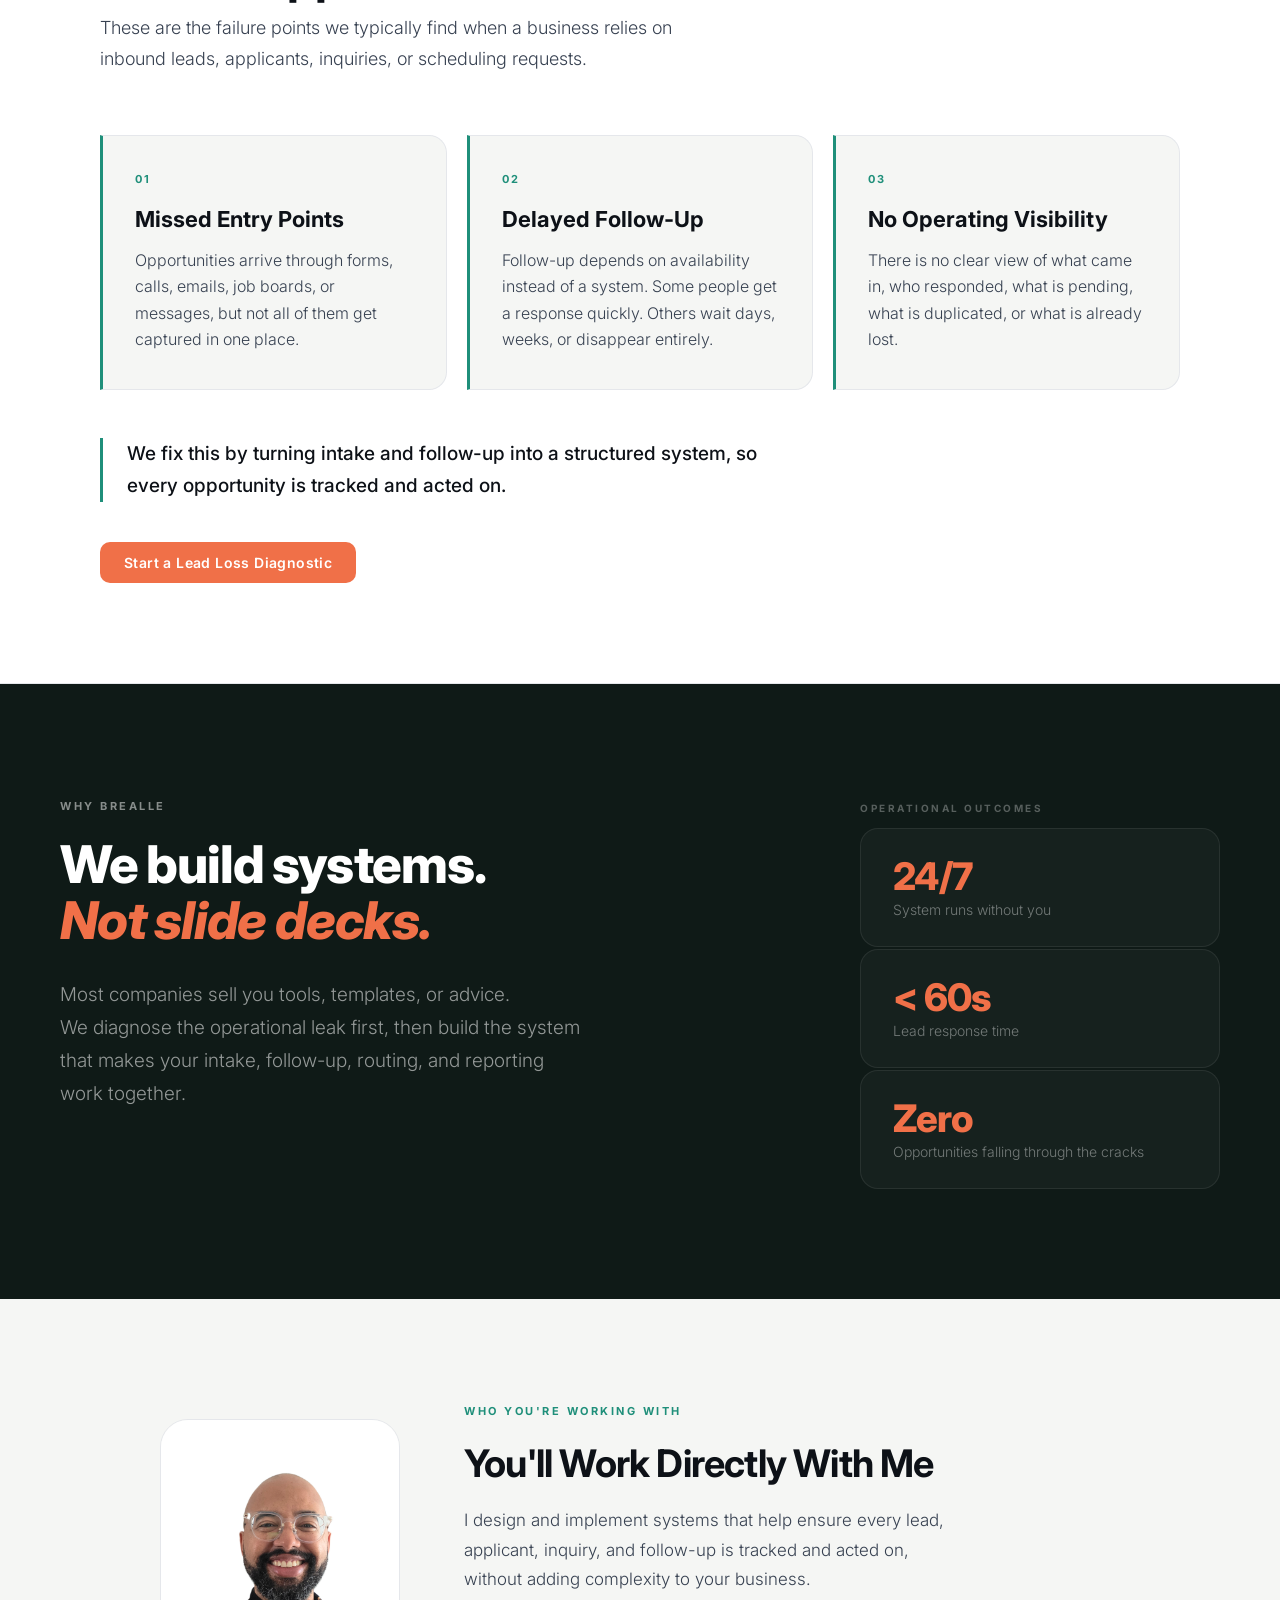
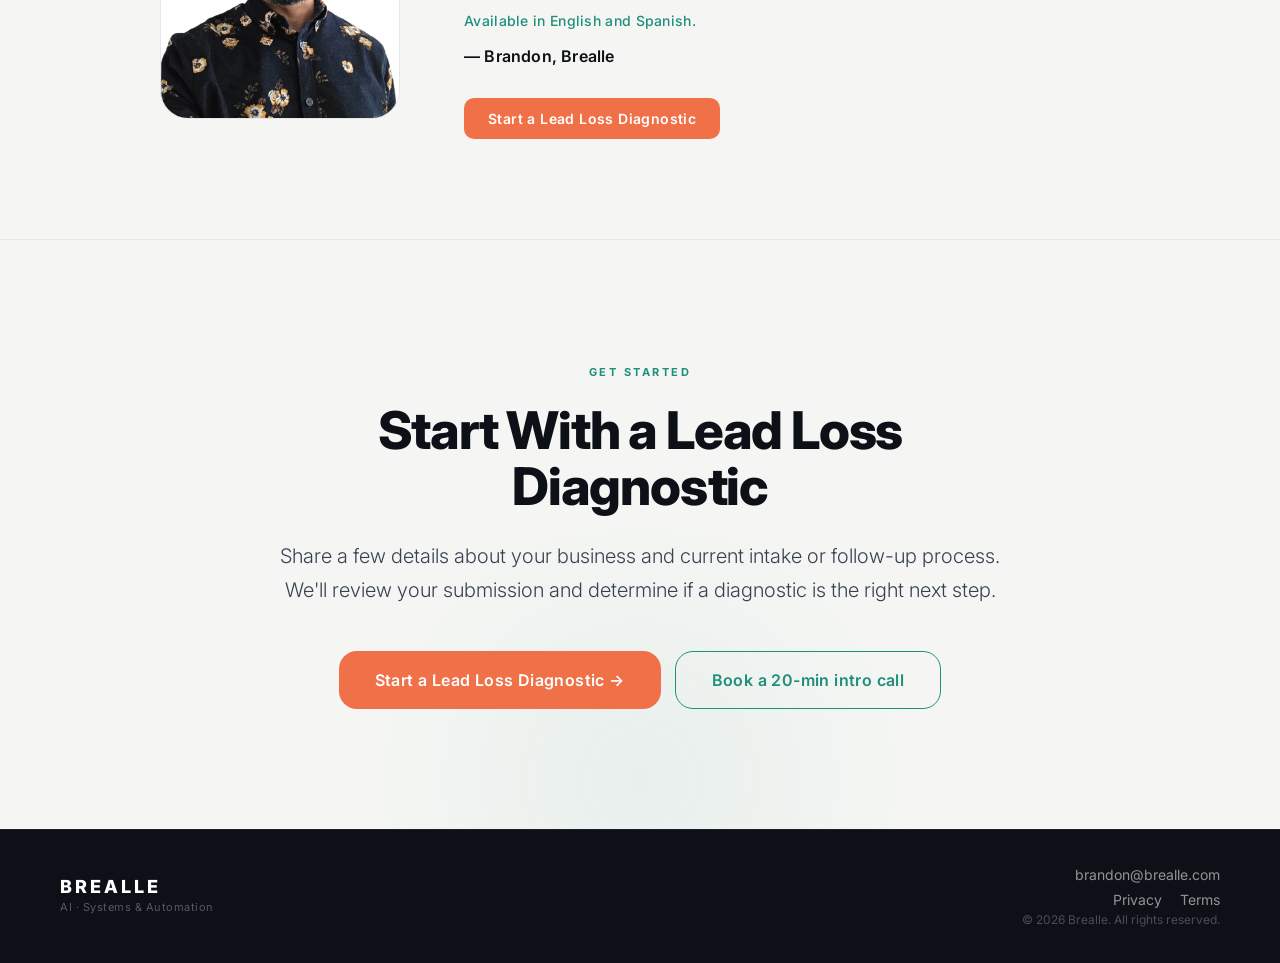
==== commit 722b5702: "Add pricing clarification to Lead Loss Diagnostic section (EN/ES) Two subdued lines after the Map → " ====
--- a/index.html
+++ b/index.html
@@ -134,7 +134,15 @@
             <p>You receive a clear system plan for capture, routing, follow-up, tracking, reporting, and automation.</p>
           </div>
         </div>
-        <div class="cta-group" style="margin-top: 40px;">
+        <div class="pricing-note" style="margin-top: 36px; text-align: center;">
+          <p style="font-size: 15px; line-height: 1.6; color: var(--ink-light); font-weight: 400; margin: 0;">
+            Initial fit conversation is free.
+          </p>
+          <p style="font-size: 15px; line-height: 1.6; color: var(--ink-light); font-weight: 400; margin: 4px 0 0;">
+            The Lead Loss Diagnostic is a paid engagement: $3,000.
+          </p>
+        </div>
+        <div class="cta-group" style="margin-top: 24px;">
           <a href="https://forms.gle/RUKS8augFoYhvUHS7" class="btn primary">Start a Lead Loss Diagnostic</a>
         </div>
       </div>
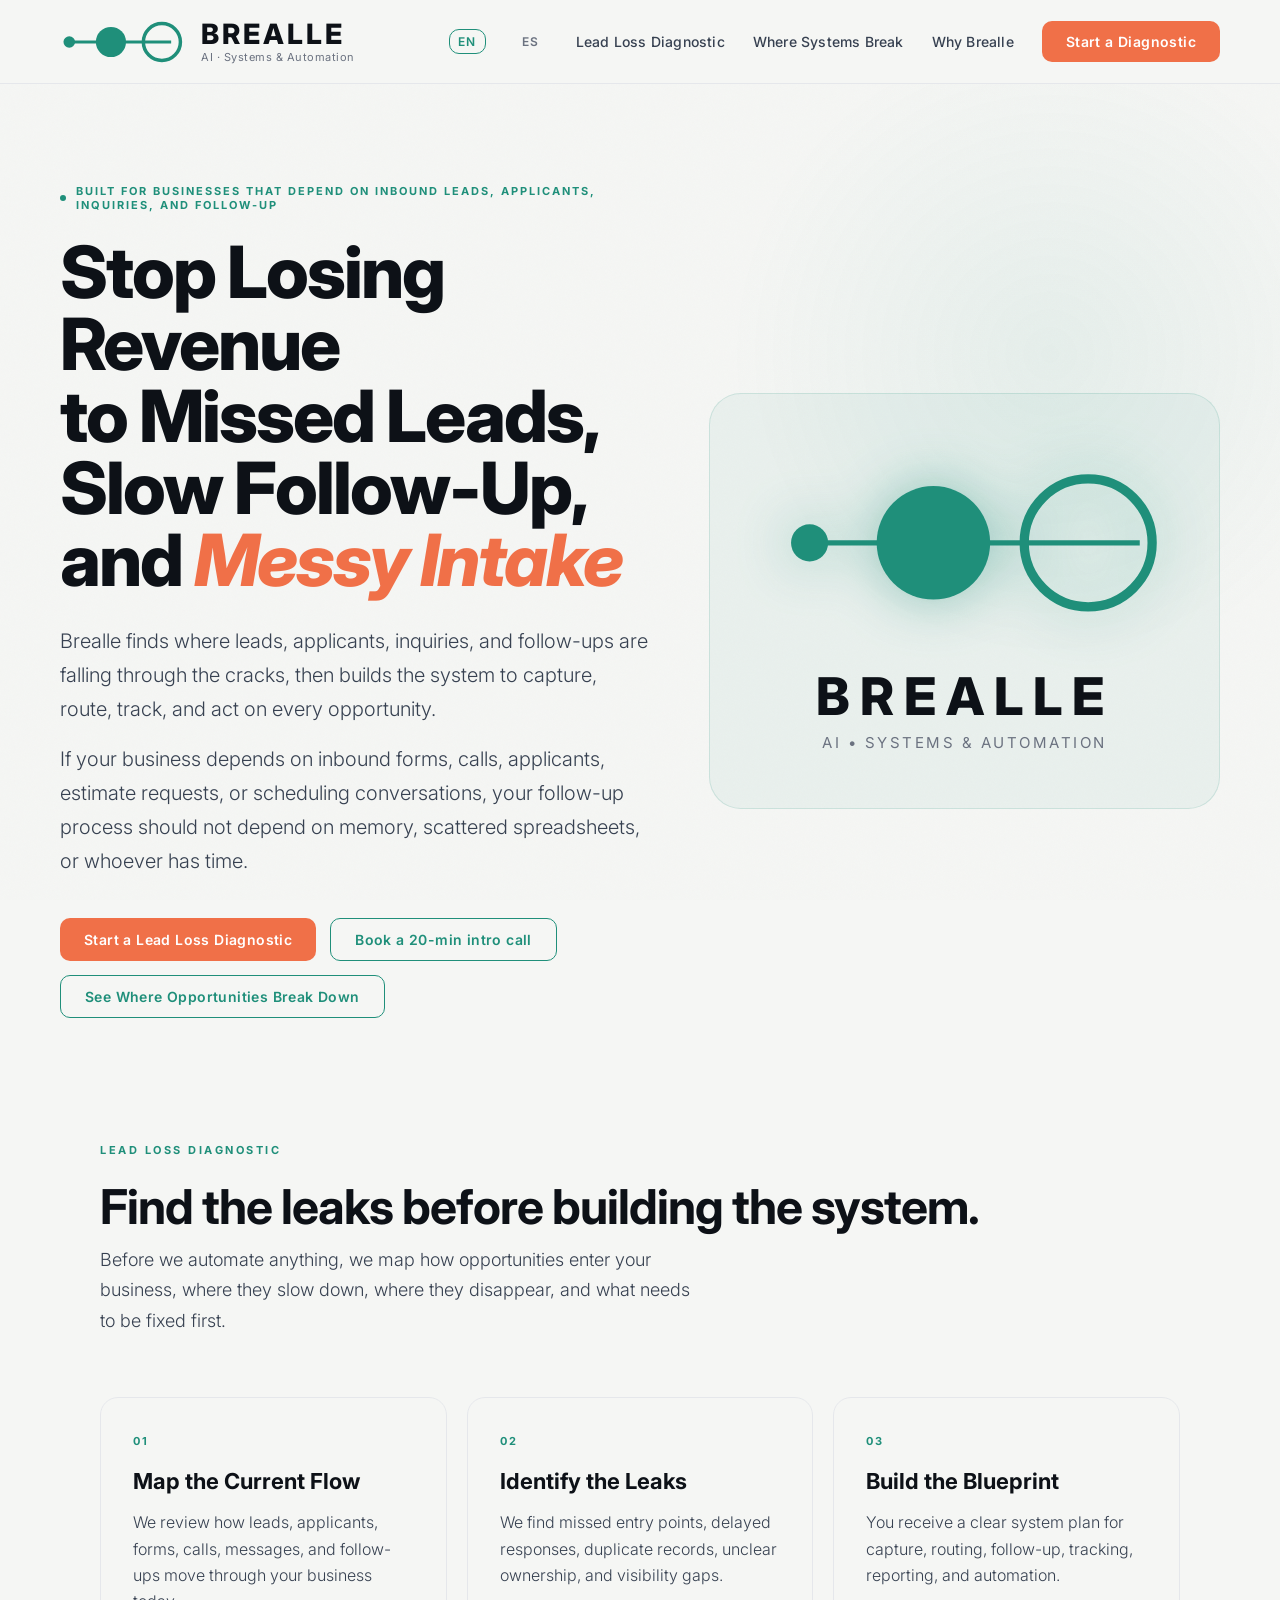
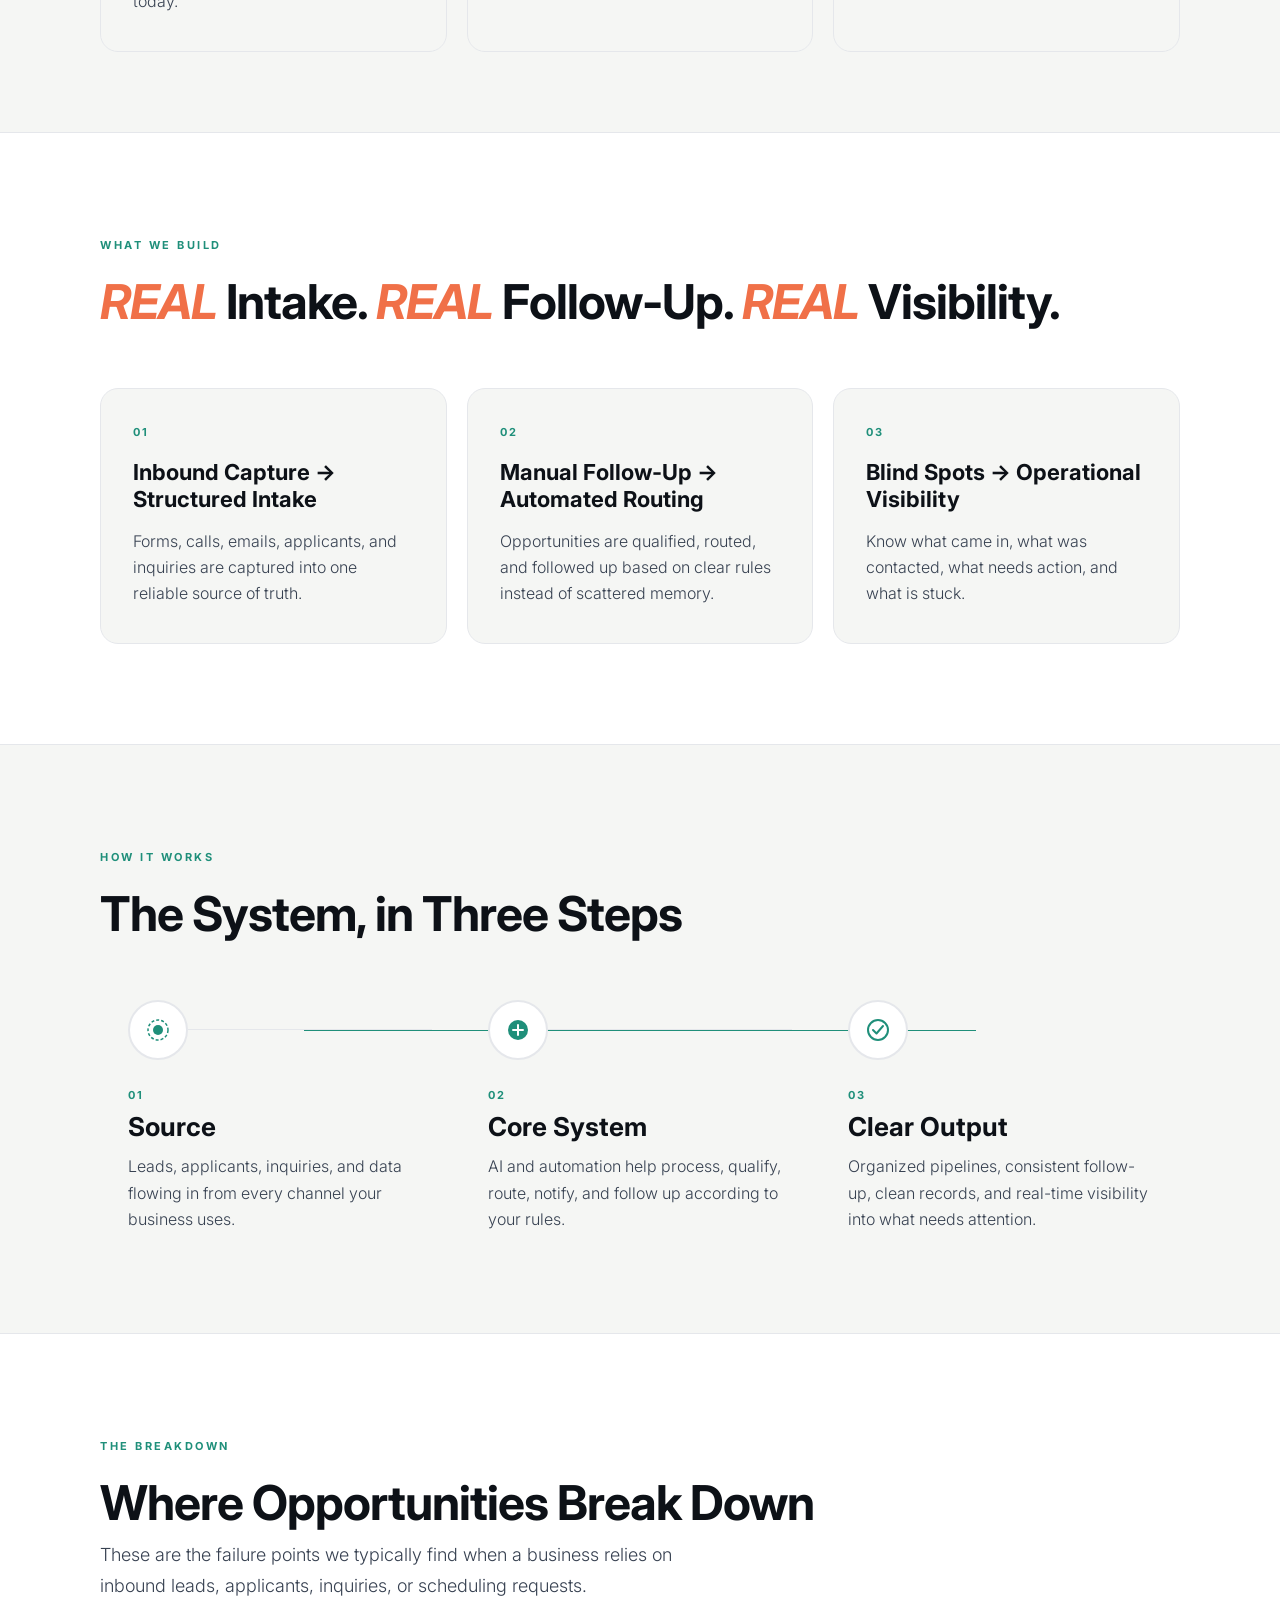
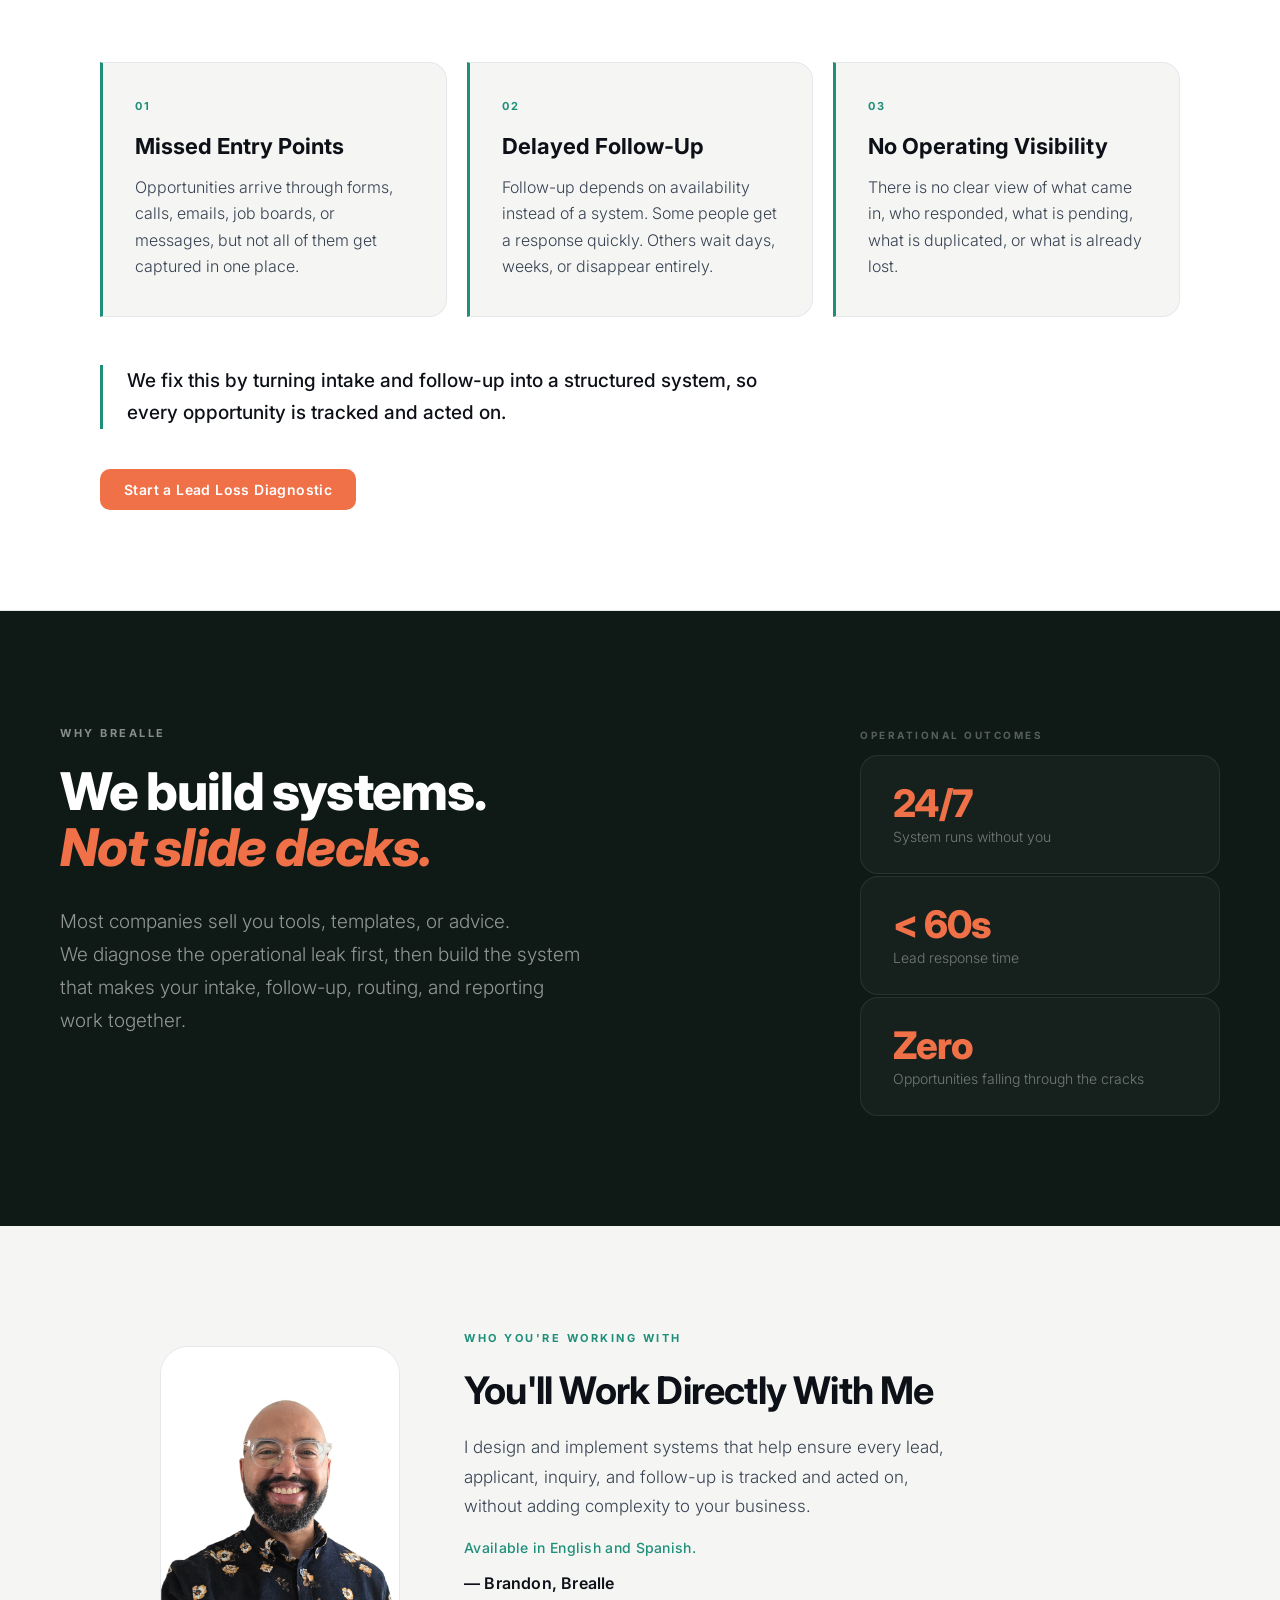
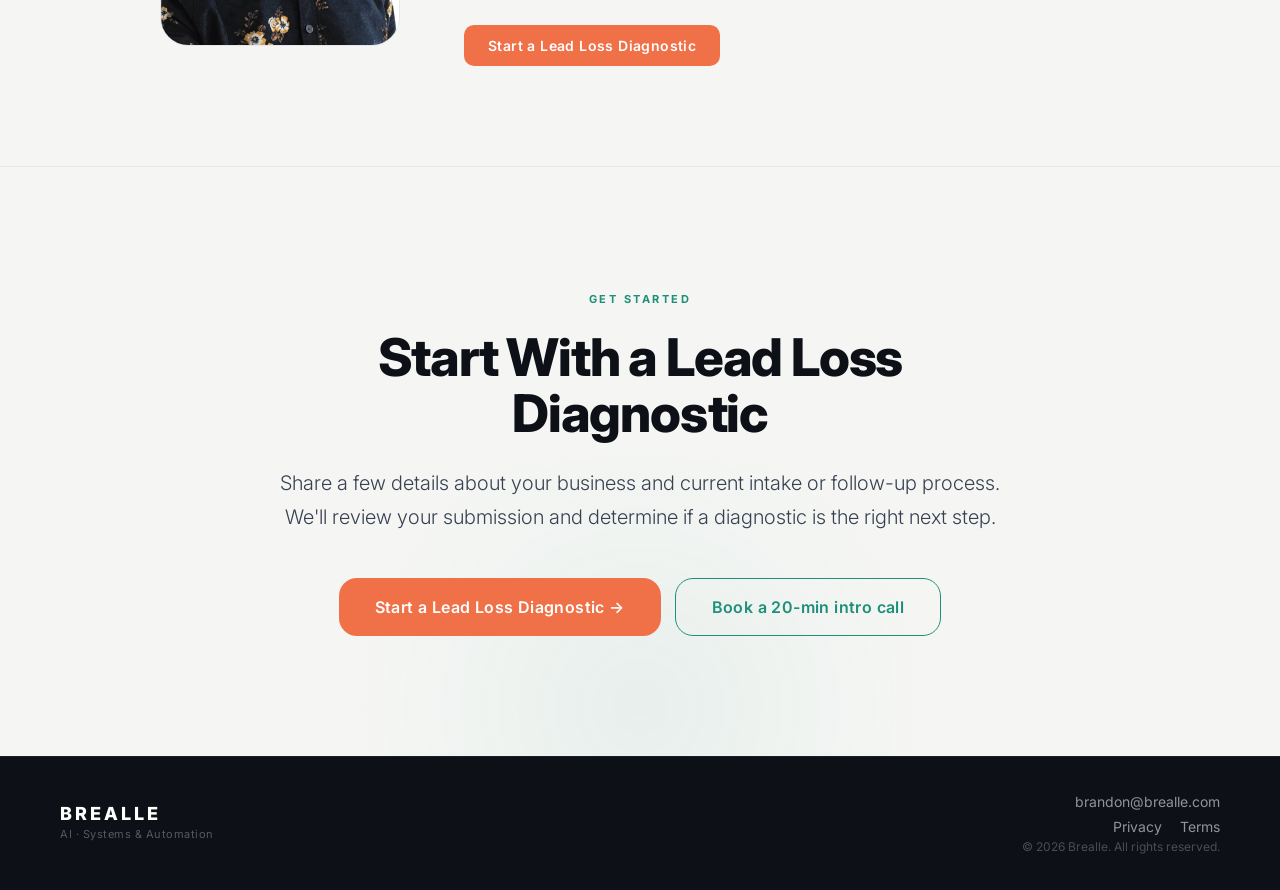
==== commit ab7e23f4: "Remove pricing note and CTA from index.html Removed pricing note and call-to-action section from the" ====
--- a/index.html
+++ b/index.html
@@ -127,27 +127,15 @@
             <div class="card-number">02</div>
             <h3>Identify the Leaks</h3>
             <p>We find missed entry points, delayed responses, duplicate records, unclear ownership, and visibility gaps.</p>
-          </div>
+        </div>
           <div class="card">
             <div class="card-number">03</div>
             <h3>Build the Blueprint</h3>
             <p>You receive a clear system plan for capture, routing, follow-up, tracking, reporting, and automation.</p>
           </div>
         </div>
-        <div class="pricing-note" style="margin-top: 36px; text-align: center;">
-          <p style="font-size: 15px; line-height: 1.6; color: var(--ink-light); font-weight: 400; margin: 0;">
-            Initial fit conversation is free.
-          </p>
-          <p style="font-size: 15px; line-height: 1.6; color: var(--ink-light); font-weight: 400; margin: 4px 0 0;">
-            The Lead Loss Diagnostic is a paid engagement: $3,000.
-          </p>
-        </div>
-        <div class="cta-group" style="margin-top: 24px;">
-          <a href="https://forms.gle/RUKS8augFoYhvUHS7" class="btn primary">Start a Lead Loss Diagnostic</a>
-        </div>
-      </div>
-    </section>
-
+      </div>
+    </section>
     <!-- WHAT WE BUILD -->
     <section class="build" id="what-we-build">
       <div class="section-inner">
--- a/styles.css
+++ b/styles.css
@@ -353,6 +353,13 @@
 }
 
 /* =============================================
+   LEAD LOSS DIAGNOSTIC
+   ============================================= */
+.diagnostic {
+  padding-bottom: 80px;
+}
+
+/* =============================================
    WHAT WE BUILD
    ============================================= */
 .build {
